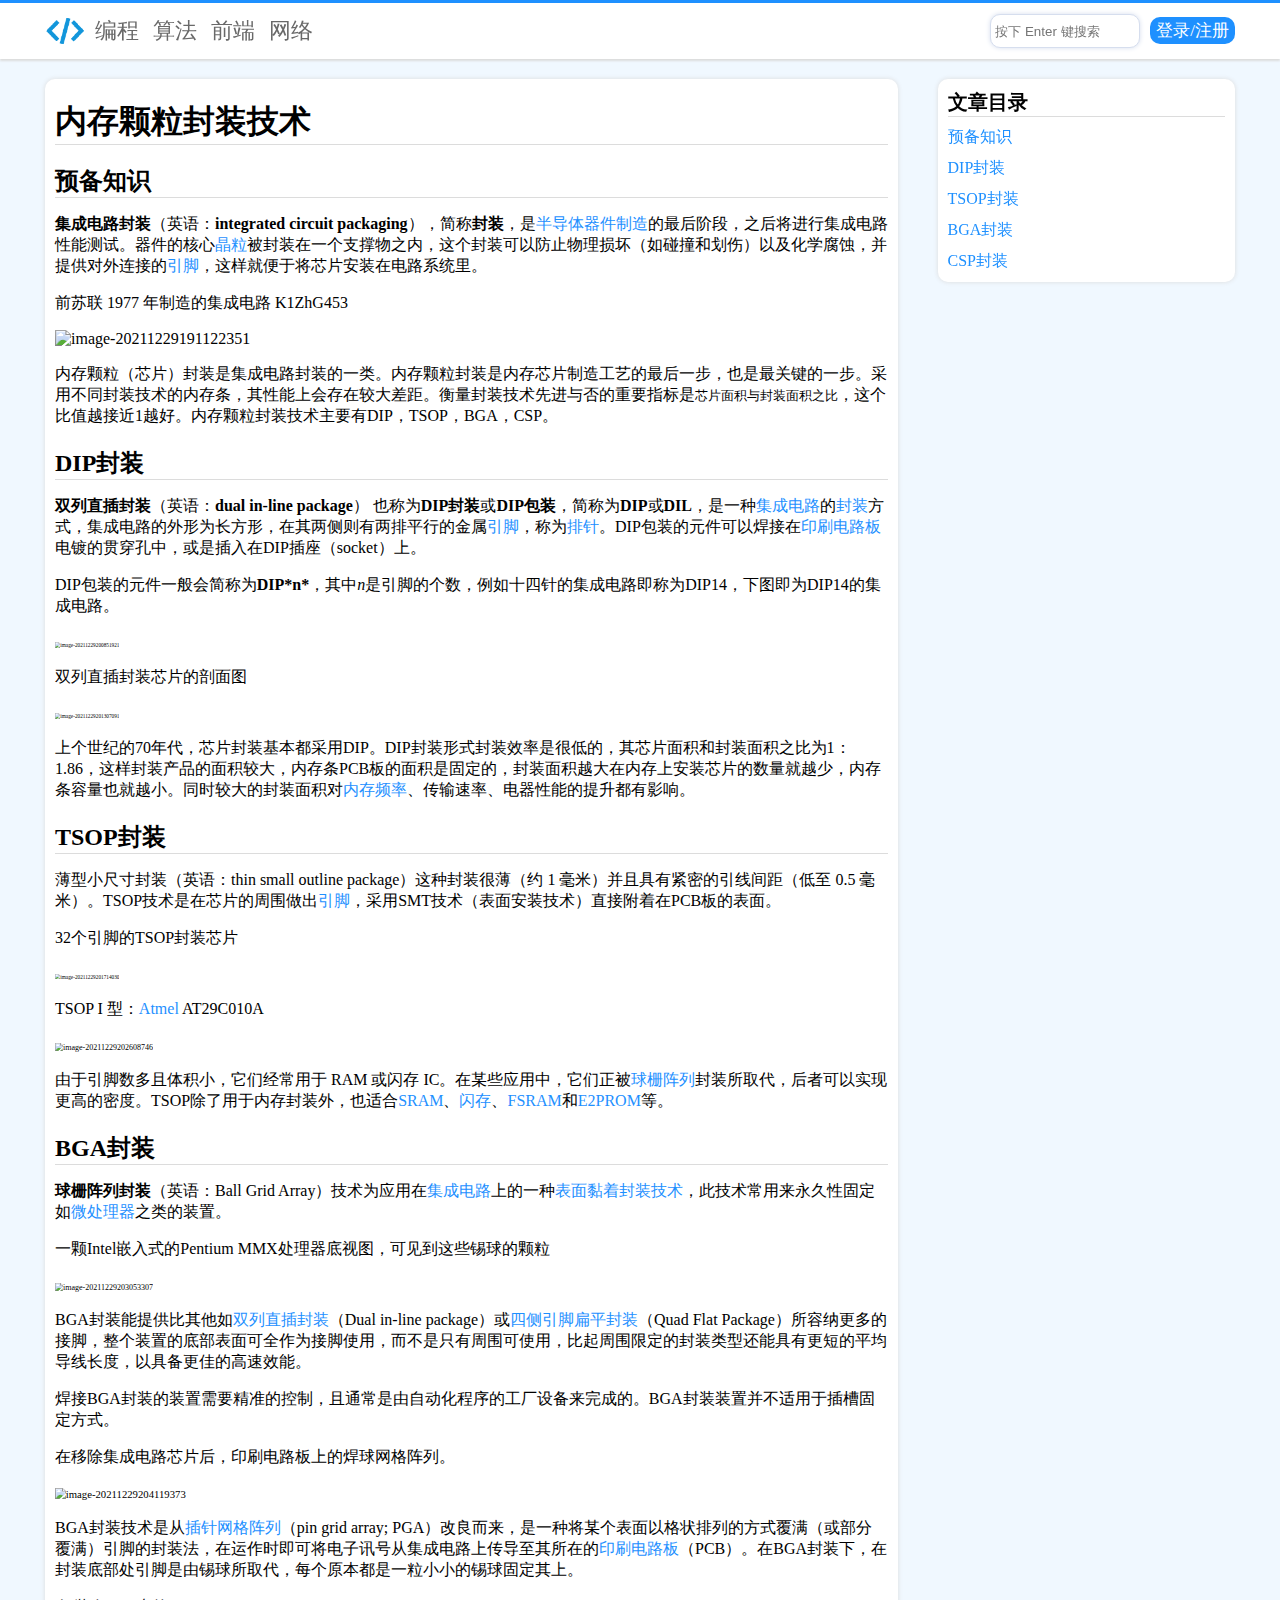
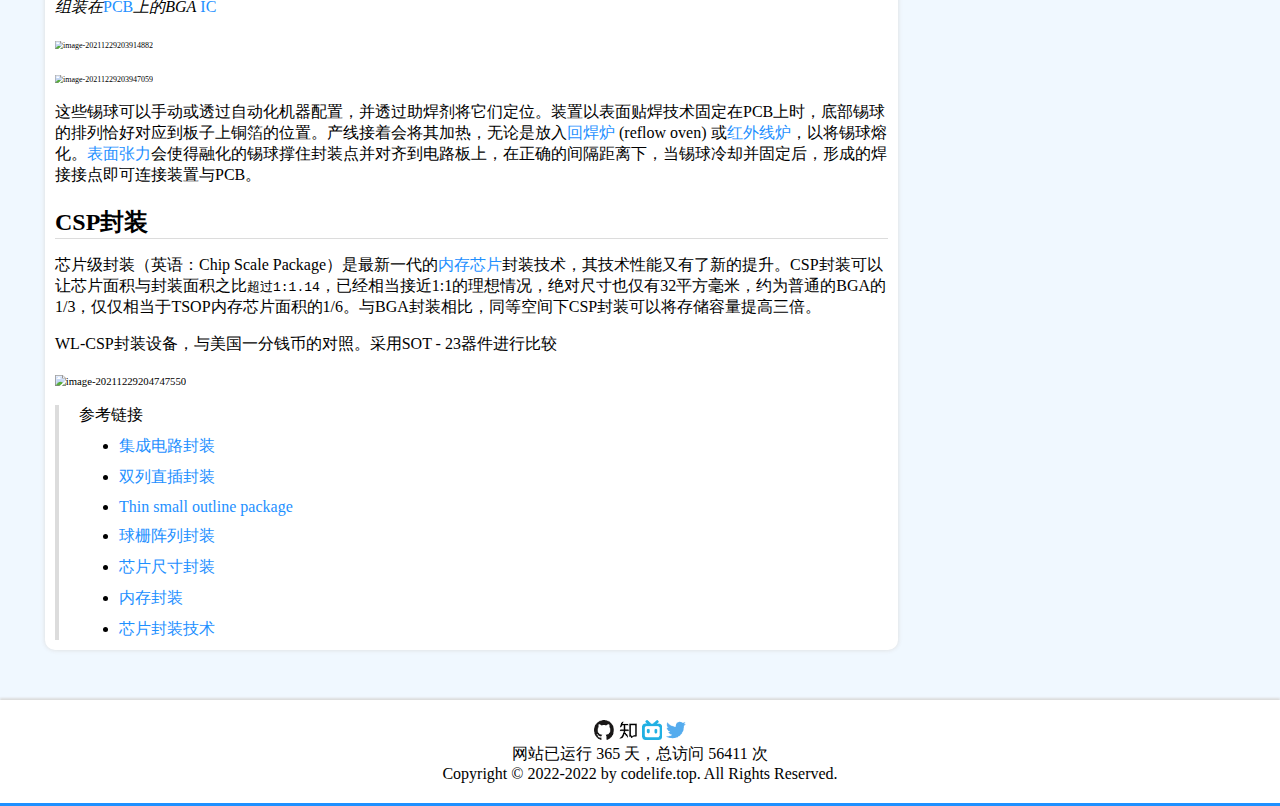
==== article-detail.html @ 691a96d4 "改登录按钮为超链接" ====
<!DOCTYPE html>
<html lang="en">
<head>
  <meta charset="UTF-8">
  <title>博客网站前端设计</title>
  
  <link href="static/images/favicon.ico" rel="icon">
  <link href="static/css/style.css" rel="stylesheet">
  <link href="static/css/detail.css" rel="stylesheet">

</head>
<body>
  <!-- 导航栏 -->
  <header>
    <nav>
      <div id="nav">
        <a href="index.html"><img alt="" src="static/images/code.png"></a>
        <!-- 导航区 -->
        <ul>
          <li><a href="#">编程</a></li>
          <li><a href="#">算法</a></li>
          <li><a href="#">前端</a></li>
          <li><a href="#">网络</a></li>
        </ul>
        <div>
          <!-- 搜索区 -->
          <div class="input">
            <input autocomplete="off" id="search" name="search" placeholder="按下 Enter 键搜索" type="text">
            <label for="search">
            </label>
          </div>
          <div class="login">
            <a href="login.html">登录/注册</a>
          </div>
        </div>
      </div>
    </nav>
  </header>
  
  <!-- 套子 -->
  <div id="condom">
    <!-- 文章详情 -->
    <div id="detail">
      <div class="left">
        <div class="article">
          <h1 id='内存颗粒封装技术'>内存颗粒封装技术</h1>
          <!-- <hr> -->
          <h2 id='预备知识'>预备知识</h2>
          <p><strong>集成电路封装</strong>（英语：<strong>integrated circuit
            packaging</strong>），简称<strong>封装</strong>，是<a
              href='https://zh.wikipedia.org/wiki/半导体器件制造'>半导体器件制造</a>的最后阶段，之后将进行集成电路性能测试。器件的核心<a
              href='https://zh.wikipedia.org/wiki/晶粒'>晶粒</a>被封装在一个支撑物之内，这个封装可以防止物理损坏（如碰撞和划伤）以及化学腐蚀，并提供对外连接的<a
              href='https://zh.wikipedia.org/wiki/引脚'>引脚</a>，这样就便于将芯片安装在电路系统里。</p>
          <p>前苏联 1977 年制造的集成电路 K1ZhG453</p>
          <p><img alt="image-20211229191122351"
                  referrerpolicy="no-referrer"
                  src="https://gitee.com/pineapple-cpp/typora-image/raw/master/2021-12/image-20211229191122351.png"></p>
          <p>内存颗粒（芯片）封装是集成电路封装的一类。内存颗粒封装是内存芯片制造工艺的最后一步，也是最关键的一步。采用不同封装技术的内存条，其性能上会存在较大差距。衡量封装技术先进与否的重要指标是<code>芯片面积与封装面积之比</code>，这个比值越接近1越好。内存颗粒封装技术主要有DIP，TSOP，BGA，CSP。
          </p>
          <h2 id='dip封装'>DIP封装</h2>
          <p><strong>双列直插封装</strong>（英语：<strong>dual in-line package</strong>）
            也称为<strong>DIP封装</strong>或<strong>DIP包装</strong>，简称为<strong>DIP</strong>或<strong>DIL</strong>，是一种<a
                href='https://zh.wikipedia.org/wiki/積體電路'>集成电路</a>的<a
                href='https://zh.wikipedia.org/wiki/積體電路封裝'>封装</a>方式，集成电路的外形为长方形，在其两侧则有两排平行的金属<a
                href='https://zh.wikipedia.org/wiki/引脚'>引脚</a>，称为<a
                href='https://zh.wikipedia.org/w/index.php?title=排針&amp;action=edit&amp;redlink=1'>排针</a>。DIP包装的元件可以焊接在<a
                href='https://zh.wikipedia.org/wiki/印刷電路板'>印刷电路板</a>电镀的贯穿孔中，或是插入在DIP插座（socket）上。
          </p>
          <p>DIP包装的元件一般会简称为<strong>DIP*n*</strong>，其中<em>n</em>是引脚的个数，例如十四针的集成电路即称为DIP14，下图即为DIP14的集成电路。
          </p>
          <p><img alt="image-20211229200851921"
                  src="https://gitee.com/pineapple-cpp/typora-image/raw/master/2021-12/image-20211229200851921.png"
                  style="zoom: 33%;"/></p>
          <p>双列直插封装芯片的剖面图</p>
          <p><img alt="image-20211229201307091"
                  src="https://gitee.com/pineapple-cpp/typora-image/raw/master/2021-12/image-20211229201307091.png"
                  style="zoom: 33%;"/></p>
          <p>
            上个世纪的70年代，芯片封装基本都采用DIP。DIP封装形式封装效率是很低的，其芯片面积和封装面积之比为1：1.86，这样封装产品的面积较大，内存条PCB板的面积是固定的，封装面积越大在内存上安装芯片的数量就越少，内存条容量也就越小。同时较大的封装面积对<a
              href='https://baike.baidu.com/item/内存频率'>内存频率</a>、传输速率、电器性能的提升都有影响。</p>
          <h2 id='tsop封装'>TSOP封装</h2>
          <p>薄型小尺寸封装（英语：thin small outline package）这种封装很薄（约 1 毫米）并且具有紧密的引线间距（低至 0.5
            毫米）。TSOP技术是在芯片的周围做出<a href='https://baike.baidu.com/item/引脚'>引脚</a>，采用SMT技术（表面安装技术）直接附着在PCB板的表面。
          </p>
          <p>32个引脚的TSOP封装芯片</p>
          <p><img alt="image-20211229201714030"
                  src="https://gitee.com/pineapple-cpp/typora-image/raw/master/2021-12/image-20211229201714030.png"
                  style="zoom: 33%;"/></p>
          <p>TSOP I 型：<a href='https://en.wikipedia.org/wiki/Atmel'>Atmel</a> AT29C010A</p>
          <p><img alt="image-20211229202608746"
                  src="https://gitee.com/pineapple-cpp/typora-image/raw/master/2021-12/image-20211229202608746.png"
                  style="zoom: 50%;"/></p>
          <p>由于引脚数多且体积小，它们经常用于 RAM 或闪存 IC。在某些应用中，它们正被<a
              href='https://en.wikipedia.org/wiki/Ball_grid_array'>球栅阵列</a>封装所取代，后者可以实现更高的密度。TSOP除了用于内存封装外，也适合<a
              href='https://en.wikipedia.org/wiki/Static_random_access_memory'>SRAM</a>、<a
              href='https://en.wikipedia.org/wiki/Flash_memory'>闪存</a>、<a
              href='https://en.wikipedia.org/w/index.php?title=FSRAM&amp;action=edit&amp;redlink=1'>FSRAM</a>和<a
              href='https://en.wikipedia.org/wiki/E2PROM'>E2PROM</a>等。</p>
          <h2 id='bga封装'>BGA封装</h2>
          <p><strong>球栅阵列封装</strong>（英语：Ball Grid Array）技术为应用在<a
              href='https://zh.wikipedia.org/wiki/積體電路'>集成电路</a>上的一种<a
              href='https://zh.wikipedia.org/wiki/表面黏著技術'>表面黏着封装技术</a>，此技术常用来永久性固定如<a
              href='https://zh.wikipedia.org/wiki/微處理器'>微处理器</a>之类的装置。</p>
          <p>一颗Intel嵌入式的Pentium MMX处理器底视图，可见到这些锡球的颗粒</p>
          <p><img alt="image-20211229203053307"
                  src="https://gitee.com/pineapple-cpp/typora-image/raw/master/2021-12/image-20211229203053307.png"
                  style="zoom:50%;"/></p>
          <p>BGA封装能提供比其他如<a href='https://zh.wikipedia.org/wiki/雙列直插封裝'>双列直插封装</a>（Dual in-line
            package）或<a href='https://zh.wikipedia.org/wiki/四側引腳扁平封裝'>四侧引脚扁平封装</a>（Quad Flat
            Package）所容纳更多的接脚，整个装置的底部表面可全作为接脚使用，而不是只有周围可使用，比起周围限定的封装类型还能具有更短的平均导线长度，以具备更佳的高速效能。
          </p>
          <p>
            焊接BGA封装的装置需要精准的控制，且通常是由自动化程序的工厂设备来完成的。BGA封装装置并不适用于插槽固定方式。</p>
          <p>在移除集成电路芯片后，印刷电路板上的焊球网格阵列。</p>
          <p><img alt="image-20211229204119373"
                  src="https://gitee.com/pineapple-cpp/typora-image/raw/master/2021-12/image-20211229204119373.png"
                  style="zoom: 67%;"/></p>
          <p>BGA封装技术是从<a href='https://zh.wikipedia.org/wiki/插针网格阵列'>插针网格阵列</a>（pin grid array;
            PGA）改良而来，是一种将某个表面以格状排列的方式覆满（或部分覆满）引脚的封装法，在运作时即可将电子讯号从集成电路上传导至其所在的<a
                href='https://zh.wikipedia.org/wiki/印刷電路板'>印刷电路板</a>（PCB）。在BGA封装下，在封装底部处引脚是由锡球所取代，每个原本都是一粒小小的锡球固定其上。
          </p>
          <p><em>组装在</em><a href='https://zh.wikipedia.org/wiki/印刷電路板'>PCB</a><em>上的BGA</em> <a
              href='https://zh.wikipedia.org/wiki/積體電路'>IC</a></p>
          <p><img alt="image-20211229203914882"
                  src="https://gitee.com/pineapple-cpp/typora-image/raw/master/2021-12/image-20211229203914882.png"
                  style="zoom:50%;"/></p>
          <p><img alt="image-20211229203947059"
                  src="https://gitee.com/pineapple-cpp/typora-image/raw/master/2021-12/image-20211229203947059.png"
                  style="zoom:50%;"/></p>
          <p>这些锡球可以手动或透过自动化机器配置，并透过助焊剂将它们定位。装置以表面贴焊技术固定在PCB上时，底部锡球的排列恰好对应到板子上铜箔的位置。产线接着会将其加热，无论是放入<a
              href='https://zh.wikipedia.org/w/index.php?title=廻焊爐&amp;action=edit&amp;redlink=1'>回焊炉</a> (reflow
            oven) 或<a href='https://zh.wikipedia.org/wiki/红外加热器'>红外线炉</a>，以将锡球熔化。<a
                href='https://zh.wikipedia.org/wiki/表面張力'>表面张力</a>会使得融化的锡球撑住封装点并对齐到电路板上，在正确的间隔距离下，当锡球冷却并固定后，形成的焊接接点即可连接装置与PCB。
          </p>
          <h2 id='csp封装'>CSP封装</h2>
          <p>芯片级封装（英语：Chip Scale Package）是最新一代的<a href='https://baike.baidu.com/item/内存芯片'>内存芯片</a>封装技术，其技术性能又有了新的提升。CSP封装可以让芯片面积与封装面积之比<code>超过1:1.14</code>，已经相当接近1:1的理想情况，绝对尺寸也仅有32平方毫米，约为普通的BGA的1/3，仅仅相当于TSOP内存芯片面积的1/6。与BGA封装相比，同等空间下CSP封装可以将存储容量提高三倍。
          </p>
          <p>WL-CSP封装设备，与美国一分钱币的对照。采用SOT - 23器件进行比较</p>
          <p><img alt="image-20211229204747550"
                  src="https://gitee.com/pineapple-cpp/typora-image/raw/master/2021-12/image-20211229204747550.png"
                  style="zoom: 67%;"/></p>
          <blockquote><p>参考链接</p>
            <ul>
              <li><a
                  href='https://zh.wikipedia.org/zh-cn/%E9%9B%86%E6%88%90%E7%94%B5%E8%B7%AF%E5%B0%81%E8%A3%85'>集成电路封装</a>
              </li>
              <li><a
                  href='https://zh.wikipedia.org/zh-cn/%E9%9B%99%E5%88%97%E7%9B%B4%E6%8F%92%E5%B0%81%E8%A3%9D'>双列直插封装</a>
              </li>
              <li><a href='https://en.wikipedia.org/wiki/Thin_small_outline_package'>Thin small outline package</a></li>
              <li><a
                  href='https://zh.wikipedia.org/zh-cn/%E7%90%83%E6%9F%B5%E9%99%A3%E5%88%97%E5%B0%81%E8%A3%9D'>球栅阵列封装</a>
              </li>
              <li><a
                  href='https://zh.wikipedia.org/zh-cn/%E6%99%B6%E7%89%87%E5%B0%BA%E5%AF%B8%E5%B0%81%E8%A3%9D'>芯片尺寸封装</a>
              </li>
              <li><a href='https://baike.baidu.com/item/%E5%86%85%E5%AD%98%E5%B0%81%E8%A3%85/3644494'>内存封装</a></li>
              <li><a href='http://www.noobyard.com/article/p-nxdsfexa-er.html'>芯片封装技术</a></li>
            </ul>
          </blockquote>
        </div>
      </div>
      <div class="right">
        <div class="catalog">
          <div>文章目录</div>
          <ul>
            <li><a href="#预备知识">预备知识</a></li>
            <li><a href="#dip封装">DIP封装</a></li>
            <li><a href="#tsop封装">TSOP封装</a></li>
            <li><a href="#bga封装">BGA封装</a></li>
            <li><a href="#csp封装">CSP封装</a></li>
          </ul>
        </div>
        <button id="back-top" onclick="backTop()">
          <!-- <img alt="回到顶部" src="static/images/backtop.png"> -->
        </button>
      </div>
    </div>
  </div>
  
  <!-- 页脚 -->
  <footer>
    <div class="footer">
      <div class="href">
        <a href="https://github.com/james-wangx">
          <img alt="GitHub图片" src="static/images/github.png">
        </a>
        <a href="https://www.zhihu.com/people/9-18-87-68">
          <img alt="知乎图片" src="static/images/知乎.png">
        </a>
        <a href="https://space.bilibili.com/479143318">
          <img alt="bilibili图片" src="static/images/bilibili.png">
        </a>
        <a href="https://twitter.com/james_wangx">
          <img alt="twitter图片" src="static/images/twitter.png">
        </a>
      </div>
      <div class="statistics">
        网站已运行 365 天，总访问 56411 次
      </div>
      <div class="copyright">
        Copyright © 2022-2022 by codelife.top. All Rights Reserved.
      </div>
    </div>
  </footer>
</body>

<script src="static/js/script.js"></script>

</html>
---- static/css/style.css ----
body {
    margin: auto;
    background-color: aliceblue;
}

header {
    /* 固定导航栏 */
    position: sticky;
    z-index: 10;
    top: 0;
    height: 40px;
    padding-top: 8px;
    padding-bottom: 8px;
    border-top: 3px solid dodgerblue;
    background-color: white;
    box-shadow: 0 2px 2px gainsboro;
}

button {
    cursor: pointer;
}

a {
    text-decoration: none;
}

footer {
    margin-top: 40px;
    background-color: white;
    box-shadow: 0 -2px 2px gainsboro;
    border-bottom: 3px solid dodgerblue;
}

hr {
    width: 1190px;
}

#nav {
    width: 1190px;
    margin: auto;
}

#nav > a > img {
    float: left;
    width: 40px;
}

#nav ul {
    float: left;
    height: 40px;
    margin: 0;
    padding: 0;
}

#nav li {
    display: inline;
    margin-left: 10px;
}

#nav li a {
    font-size: 22px;
    line-height: 40px;
}

#nav li a:link {
    color: dimgray;
}

#nav li a:visited {
    color: dimgray;
}

#nav li a:hover {
    color: black;
}

#nav > div {
    float: right;
}

.input {
    float: left;
    margin-top: 3px;
}

#search {
    width: 140px;
    height: 30px;
    margin: auto;
    padding-right: 4px;
    padding-left: 4px;
    transition: width .5s ease-in-out;
    border: 1px solid #d6deee;
    border-radius: 10px;
    box-shadow: 0 0 5px #d6deee;
}

#search:focus {
    width: 200px;
    outline: none;
    box-shadow: 0 0 5px dodgerblue;
}

.login {
    float: right;
    margin-top: 8px;
    margin-left: 10px;
}

.login a {
    font-size: 17px;
    padding: 4px 6px 4px 6px;
    color: white;
    border: none;
    border-radius: 10px;
    background-color: dodgerblue;
    transition: box-shadow .5s ease-in-out;
}

.login a:hover {
    box-shadow: 0 0 5px mediumblue;
}

.footer {
    width: 1190px;
    margin: auto;
    padding-top: 20px;
    padding-bottom: 20px;
    text-align: center;
}

.href img {
    width: 20px;
    height: 20px;
}
---- static/css/detail.css ----
html {
    /* 设置滚动条离顶部的距离，防止锚点定位被导航栏遮挡 */
    scroll-padding-top: 60px;
    /* 锚点平滑滚动 */
    scroll-behavior: smooth
}

p {
    margin-bottom: 0;
}

h1, h2 {
    margin-bottom: 0;
    border-bottom: 1px solid gainsboro;
}

blockquote {
    margin: 0;
    padding-left: 20px;
    border-left: 4px solid gainsboro;
}

blockquote > ul {
    margin: 0;
}

blockquote > ul > li {
    margin-top: 10px;
}

#condom {
    overflow: hidden;
    width: 1200px;
    margin: auto;
    padding-bottom: 10px;
}

#detail {
    width: 1190px;
    margin: 10px auto auto auto;
}

#detail a {
    transition: color .5s ease-in-out;
}

#detail a:link {
    color: dodgerblue;
}

#detail a:visited {
    color: dodgerblue;
}

#detail a:hover {
    color: mediumblue;
}

.left {
    float: left;
    overflow: hidden;
    width: 70%;
    margin-top: 10px;
    padding-right: 10px;
    padding-bottom: 10px;
    padding-left: 10px;
    border-radius: 10px;
    background-color: white;
    box-shadow: 0 0 5px gainsboro;
}

.right {
    float: right;
    width: 25%;
}

.catalog {
    position: fixed;
    top: 69px;
    width: 277.5px;
    margin-top: 10px;
    padding: 10px;
    border-radius: 10px;
    background-color: white;
    box-shadow: 0 0 5px gainsboro;
}

.catalog div {
    font-size: 20px;
    font-weight: bold;
    border-bottom: 1px solid gainsboro;
}

.catalog ul {
    margin: 0;
    padding: 0;
}

.catalog li {
    display: block;
    margin-top: 10px;
}

#back-top {
    position: fixed;
    z-index: 10;
    bottom: 160px;
    width: 30px;
    height: 30px;
    padding: 0;
    transition: background-color .5s ease-in-out, opacity 1s ease-in-out;
    opacity: 0;
    border: none;
    border-radius: 10px;
    background-color: white;
    background-image: url("../images/backtop.png");
    background-size: 30px 30px;
    box-shadow: 0 0 5px gainsboro;
}

#back-top:hover {
    background-color: gainsboro;
}

#back-top img {
    width: 30px;
}
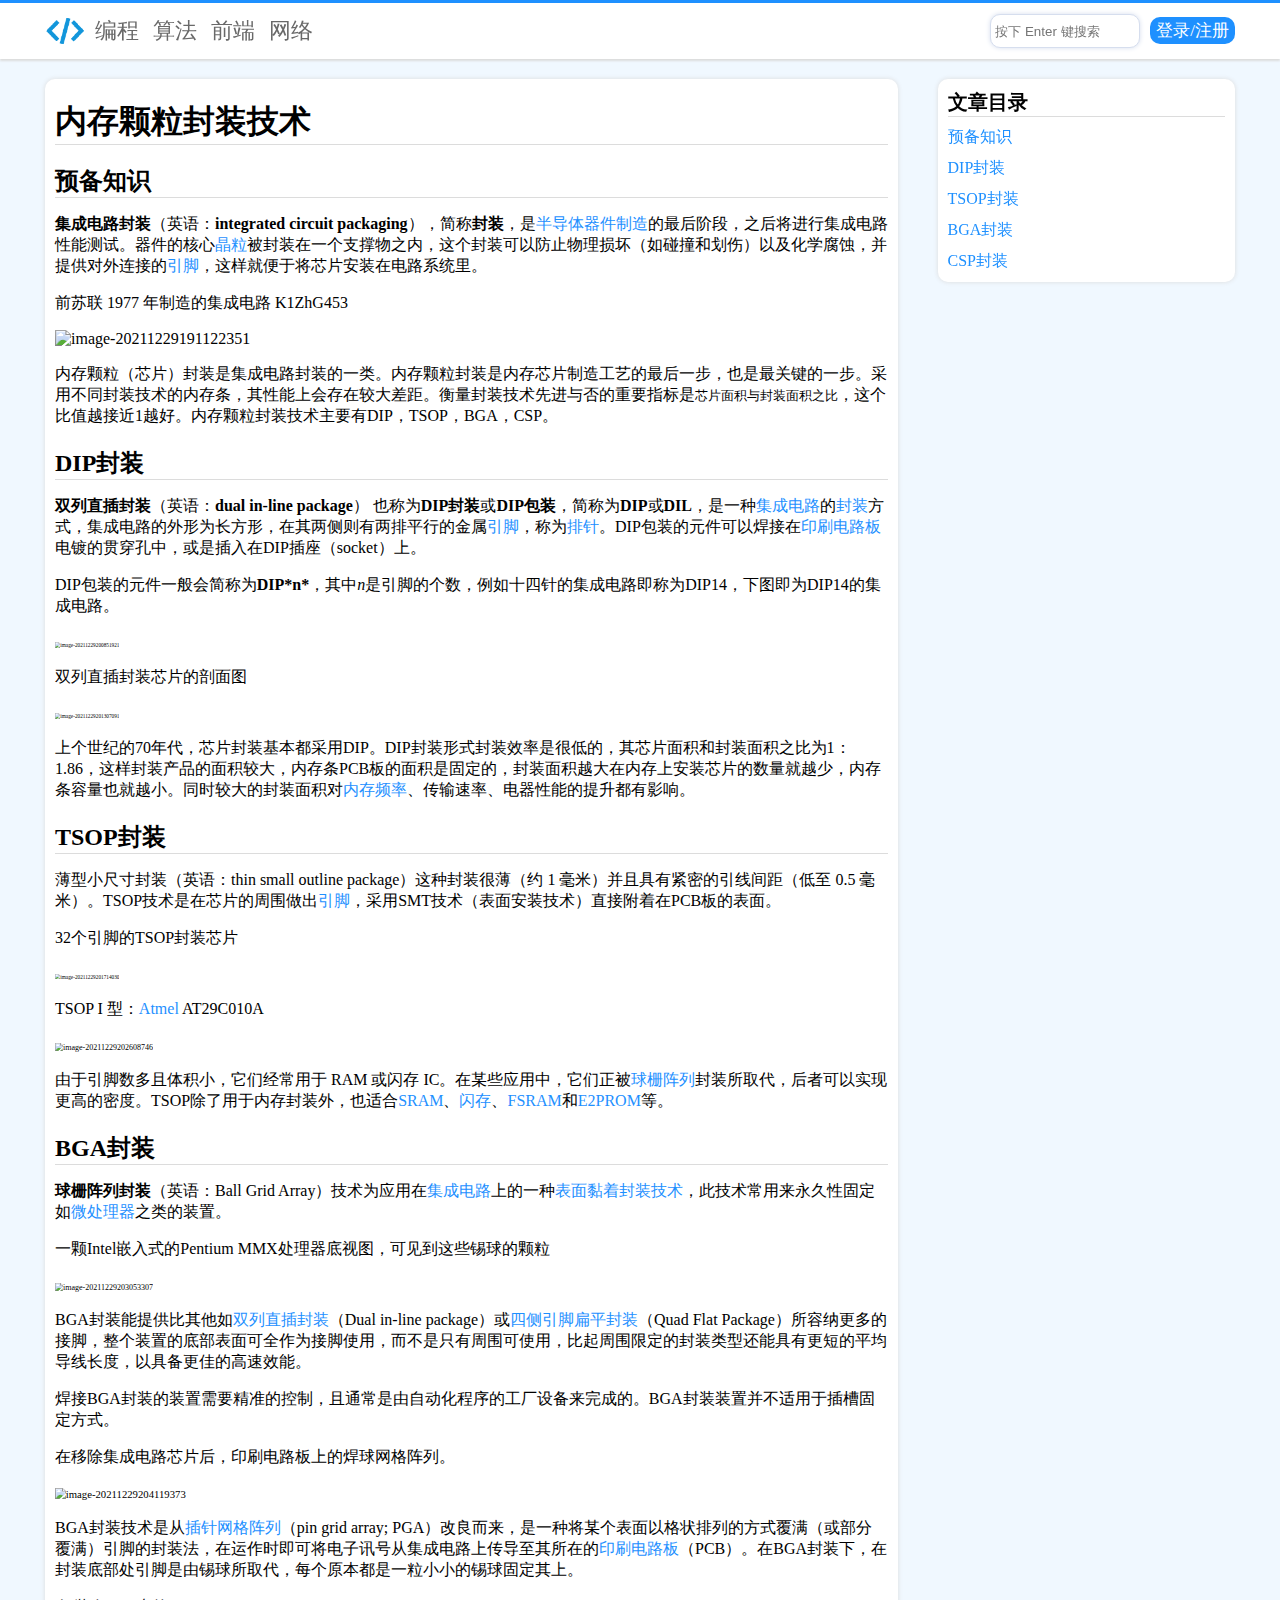
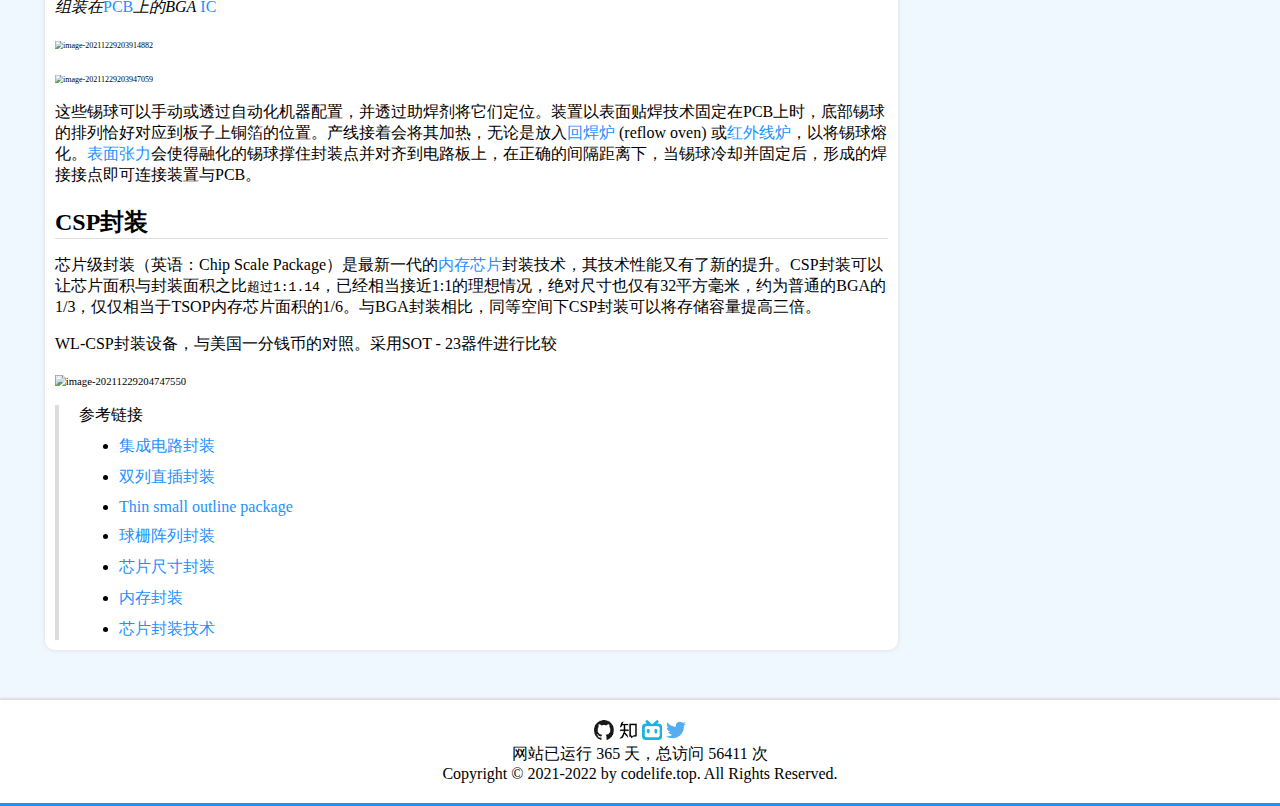
==== commit 588e74ad: "修改页脚网站时间" ====
--- a/article-detail.html
+++ b/article-detail.html
@@ -199,7 +199,7 @@
         网站已运行 365 天，总访问 56411 次
       </div>
       <div class="copyright">
-        Copyright © 2022-2022 by codelife.top. All Rights Reserved.
+        Copyright © 2021-2022 by codelife.top. All Rights Reserved.
       </div>
     </div>
   </footer>
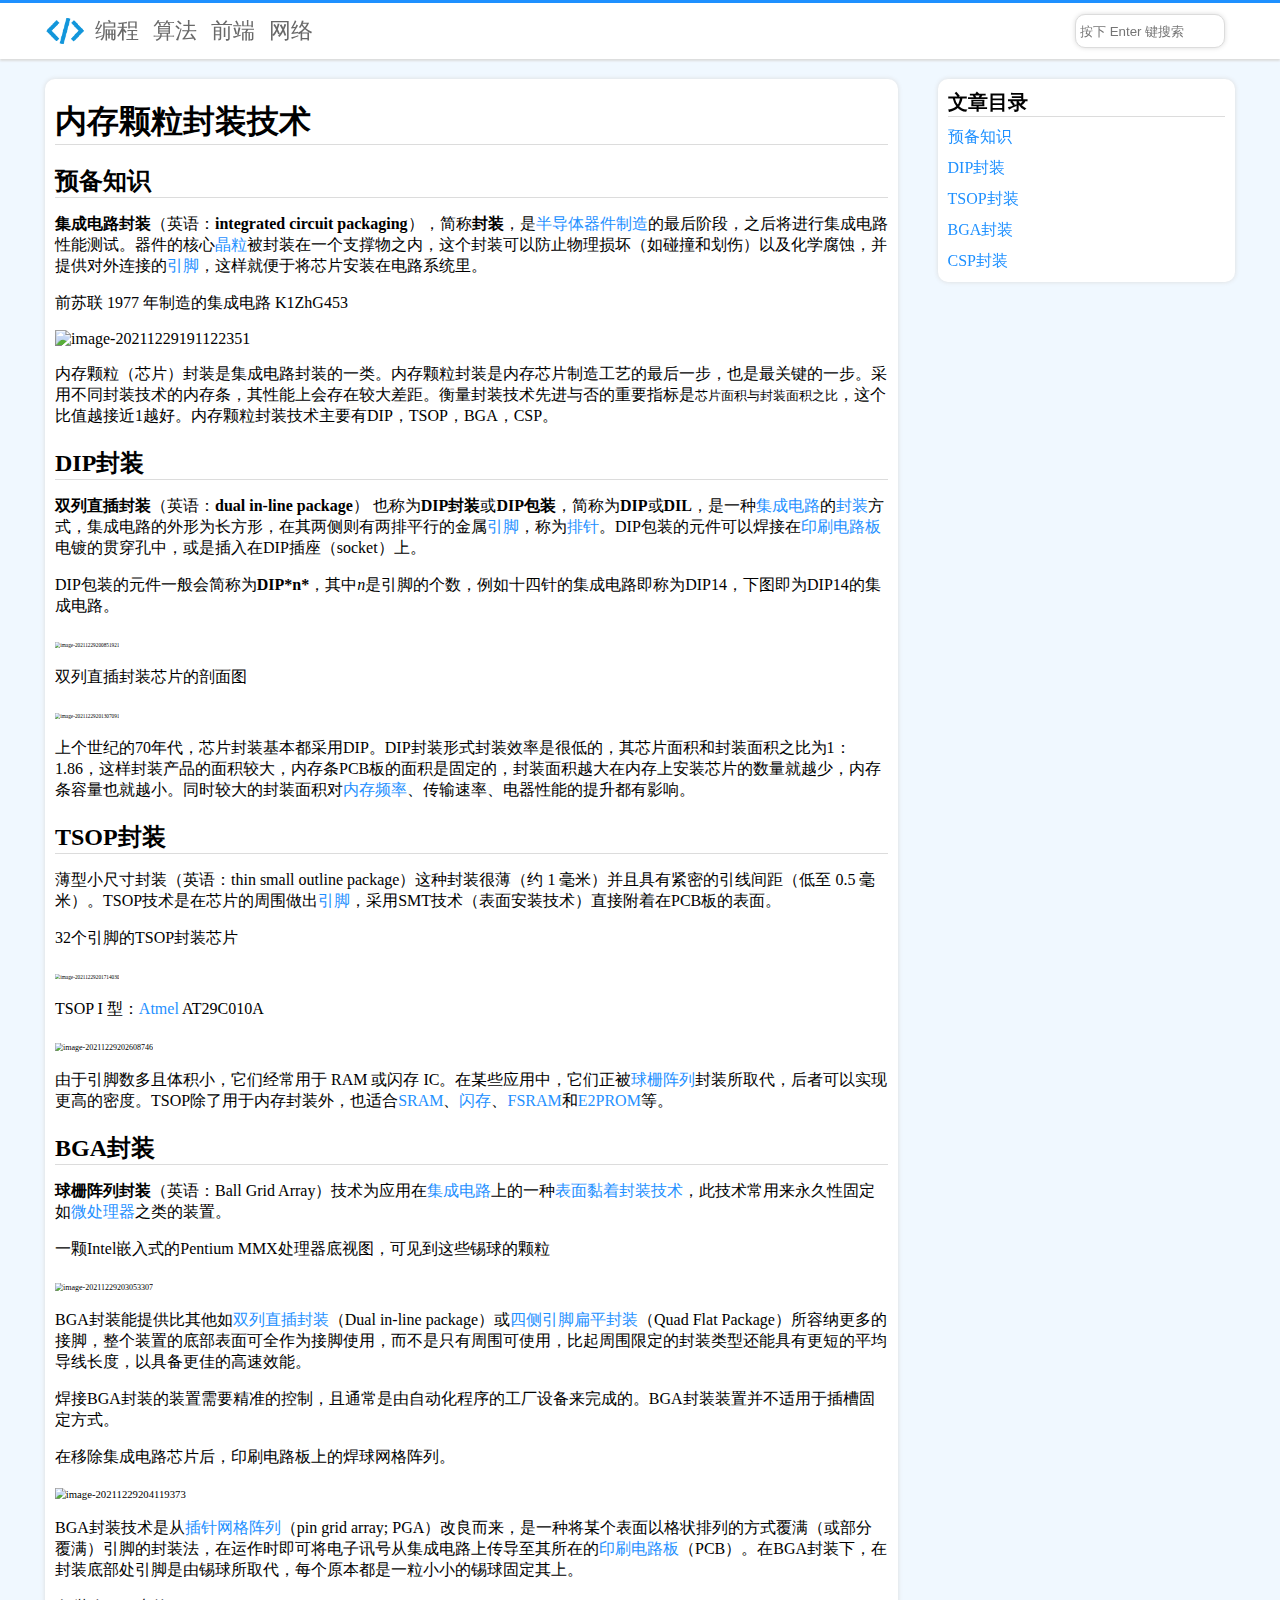
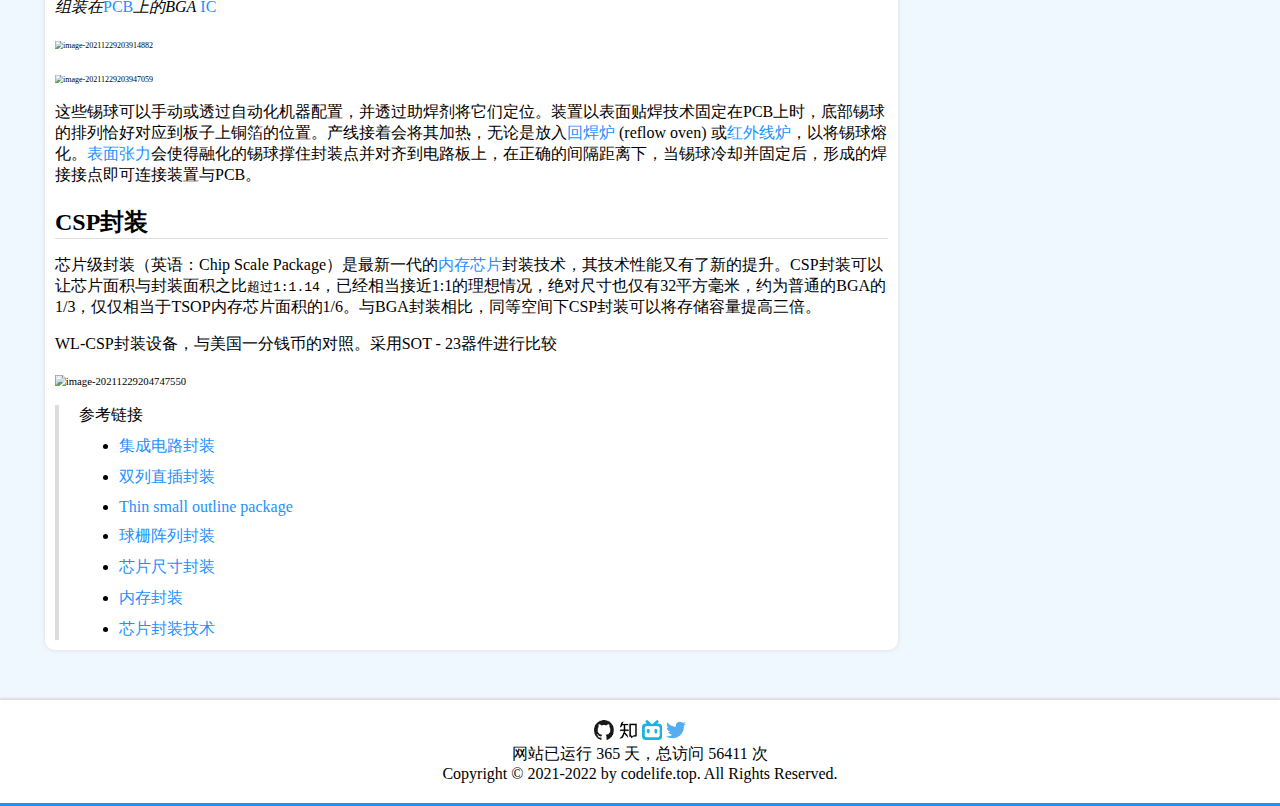
==== commit e77d4d97: "调整JS代码位置" ====
--- a/article-detail.html
+++ b/article-detail.html
@@ -13,25 +13,23 @@
   <!-- 导航栏 -->
   <header>
     <nav>
-      <div id="nav">
-        <a href="index.html"><img alt="" src="static/images/code.png"></a>
-        <!-- 导航区 -->
-        <ul>
-          <li><a href="#">编程</a></li>
-          <li><a href="#">算法</a></li>
-          <li><a href="#">前端</a></li>
-          <li><a href="#">网络</a></li>
-        </ul>
-        <div>
-          <!-- 搜索区 -->
-          <div class="input">
-            <input autocomplete="off" id="search" name="search" placeholder="按下 Enter 键搜索" type="text">
-            <label for="search">
-            </label>
-          </div>
-          <div class="login">
-            <a href="login.html">登录/注册</a>
-          </div>
+      <a href="index.html"><img alt="" src="static/images/code.png"></a>
+      <!-- 导航区 -->
+      <ul>
+        <li><a href="#">编程</a></li>
+        <li><a href="#">算法</a></li>
+        <li><a href="#">前端</a></li>
+        <li><a href="#">网络</a></li>
+      </ul>
+      <div>
+        <!-- 搜索框 -->
+        <div class="input">
+          <input autocomplete="off" id="search" name="search" placeholder="按下 Enter 键搜索" type="text">
+          <label for="search">
+          </label>
+        </div>
+        <!-- 登录框 -->
+        <div class="login">
         </div>
       </div>
     </nav>
@@ -160,7 +158,7 @@
           </blockquote>
         </div>
       </div>
-      <div class="right">
+      <div class="right" onload="show()">
         <div class="catalog">
           <div>文章目录</div>
           <ul>
@@ -172,7 +170,6 @@
           </ul>
         </div>
         <button id="back-top" onclick="backTop()">
-          <!-- <img alt="回到顶部" src="static/images/backtop.png"> -->
         </button>
       </div>
     </div>
--- a/static/css/style.css
+++ b/static/css/style.css
@@ -26,55 +26,51 @@
 
 footer {
     margin-top: 40px;
+    border-bottom: 3px solid dodgerblue;
     background-color: white;
     box-shadow: 0 -2px 2px gainsboro;
-    border-bottom: 3px solid dodgerblue;
 }
 
-hr {
-    width: 1190px;
-}
-
-#nav {
+nav {
     width: 1190px;
     margin: auto;
 }
 
-#nav > a > img {
+nav > a > img {
     float: left;
     width: 40px;
 }
 
-#nav ul {
+nav ul {
     float: left;
     height: 40px;
     margin: 0;
     padding: 0;
 }
 
-#nav li {
+nav li {
     display: inline;
     margin-left: 10px;
 }
 
-#nav li a {
+nav li a {
     font-size: 22px;
     line-height: 40px;
 }
 
-#nav li a:link {
+nav li a:link {
     color: dimgray;
 }
 
-#nav li a:visited {
+nav li a:visited {
     color: dimgray;
 }
 
-#nav li a:hover {
+nav li a:hover {
     color: black;
 }
 
-#nav > div {
+nav > div {
     float: right;
 }
 
@@ -90,9 +86,9 @@
     padding-right: 4px;
     padding-left: 4px;
     transition: width .5s ease-in-out;
-    border: 1px solid #d6deee;
+    border: 1px solid gainsboro;
     border-radius: 10px;
-    box-shadow: 0 0 5px #d6deee;
+    box-shadow: 0 0 5px gainsboro;
 }
 
 #search:focus {
@@ -107,14 +103,18 @@
     margin-left: 10px;
 }
 
+.login select {
+    border: none;
+}
+
 .login a {
     font-size: 17px;
     padding: 4px 6px 4px 6px;
+    transition: box-shadow .5s ease-in-out;
     color: white;
     border: none;
     border-radius: 10px;
     background-color: dodgerblue;
-    transition: box-shadow .5s ease-in-out;
 }
 
 .login a:hover {
--- a/static/css/detail.css
+++ b/static/css/detail.css
@@ -105,10 +105,11 @@
     position: fixed;
     z-index: 10;
     bottom: 160px;
+    visibility: hidden;
     width: 30px;
     height: 30px;
     padding: 0;
-    transition: background-color .5s ease-in-out, opacity 1s ease-in-out;
+    transition: background-color .5s ease-in-out, opacity 1s ease-in-out, visibility 1s ease-in-out;
     opacity: 0;
     border: none;
     border-radius: 10px;
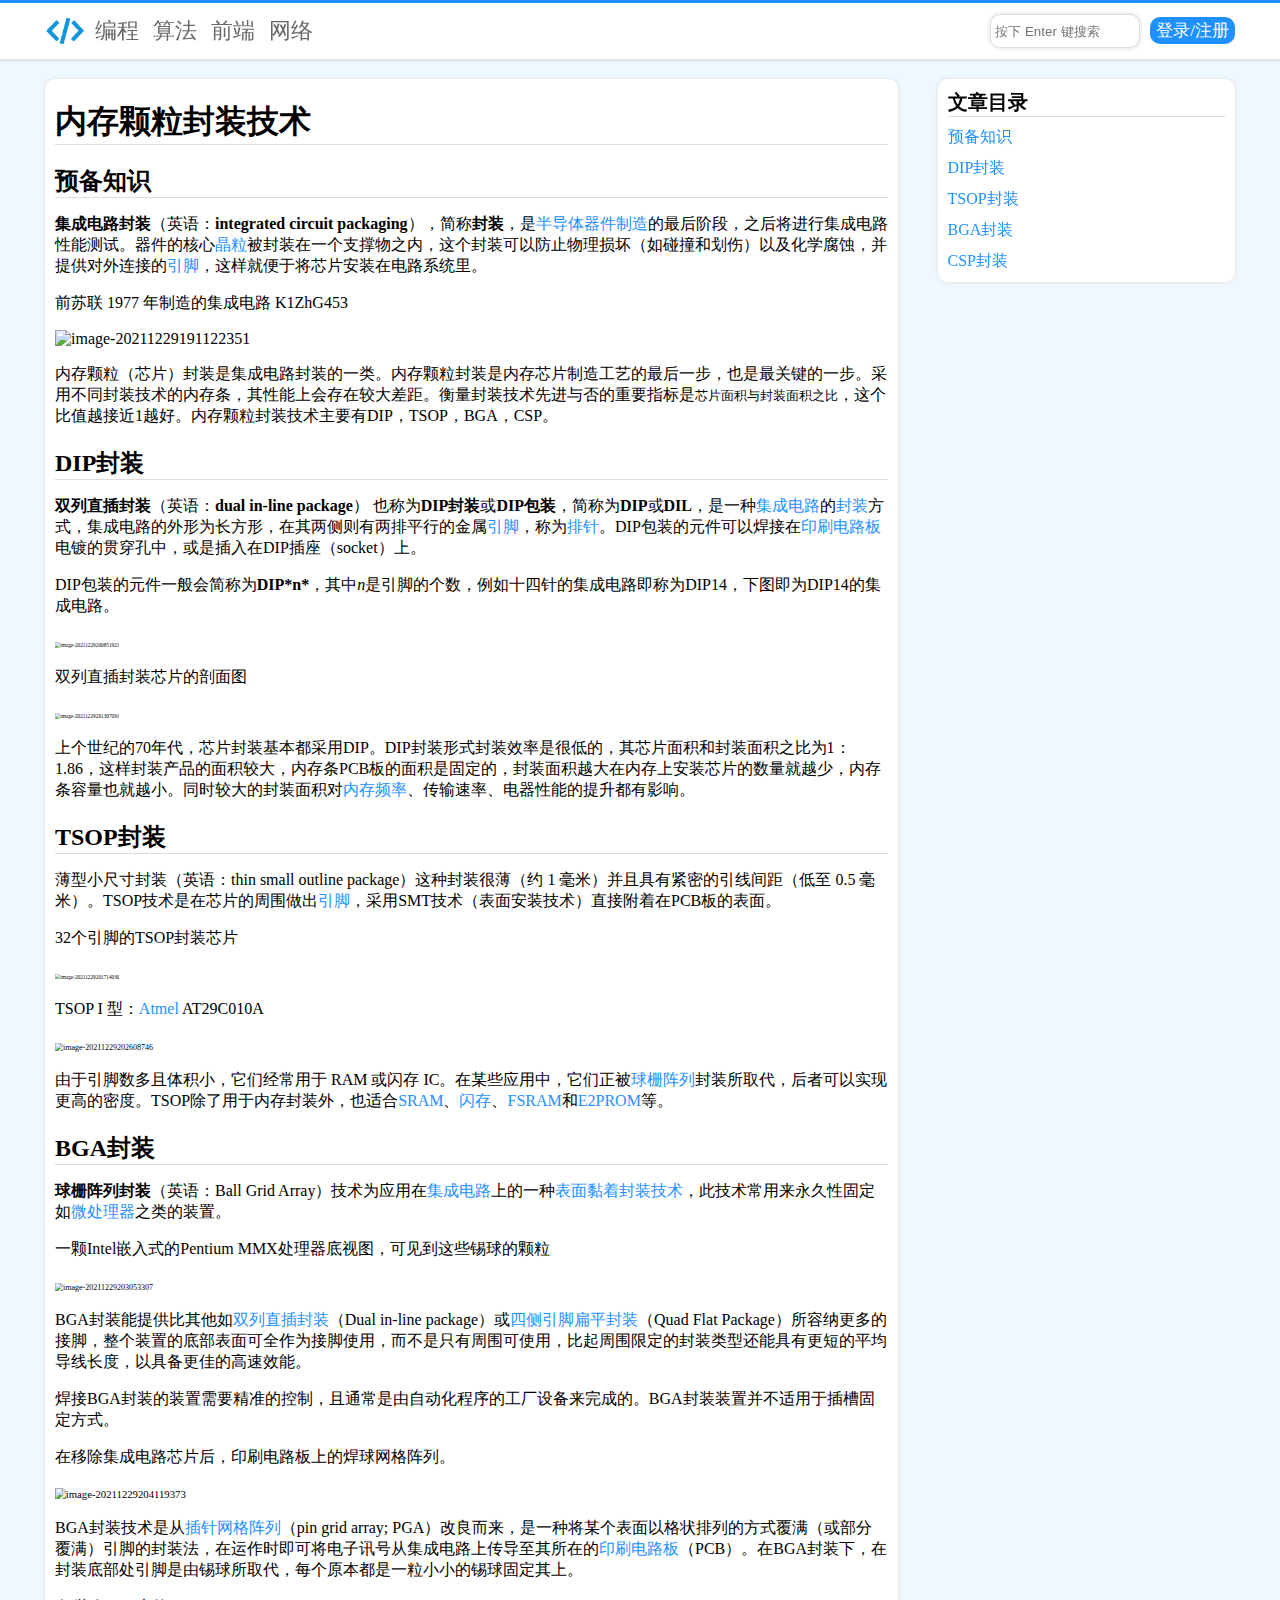
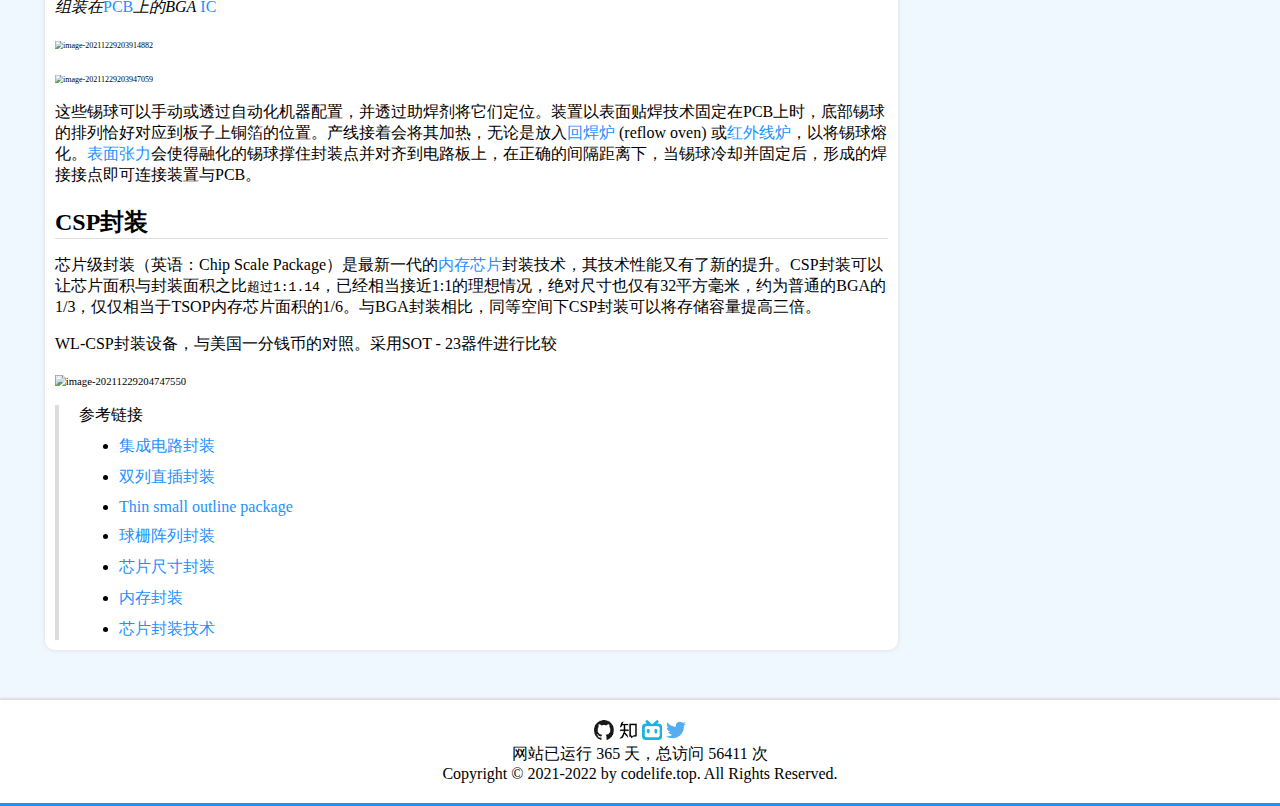
==== commit ecde4326: "完善文章详情页样式" ====
--- a/article-detail.html
+++ b/article-detail.html
@@ -9,7 +9,7 @@
   <link href="static/css/detail.css" rel="stylesheet">
 
 </head>
-<body>
+<body onload="show()">
   <!-- 导航栏 -->
   <header>
     <nav>
@@ -35,8 +35,8 @@
     </nav>
   </header>
   
-  <!-- 套子 -->
-  <div id="condom">
+  <!-- 包装 -->
+  <div id="wrap">
     <!-- 文章详情 -->
     <div id="detail">
       <div class="left">
@@ -158,7 +158,7 @@
           </blockquote>
         </div>
       </div>
-      <div class="right" onload="show()">
+      <div class="right">
         <div class="catalog">
           <div>文章目录</div>
           <ul>
--- a/static/css/detail.css
+++ b/static/css/detail.css
@@ -28,8 +28,8 @@
     margin-top: 10px;
 }
 
-#condom {
-    overflow: hidden;
+#wrap {
+    overflow: auto;
     width: 1200px;
     margin: auto;
     padding-bottom: 10px;
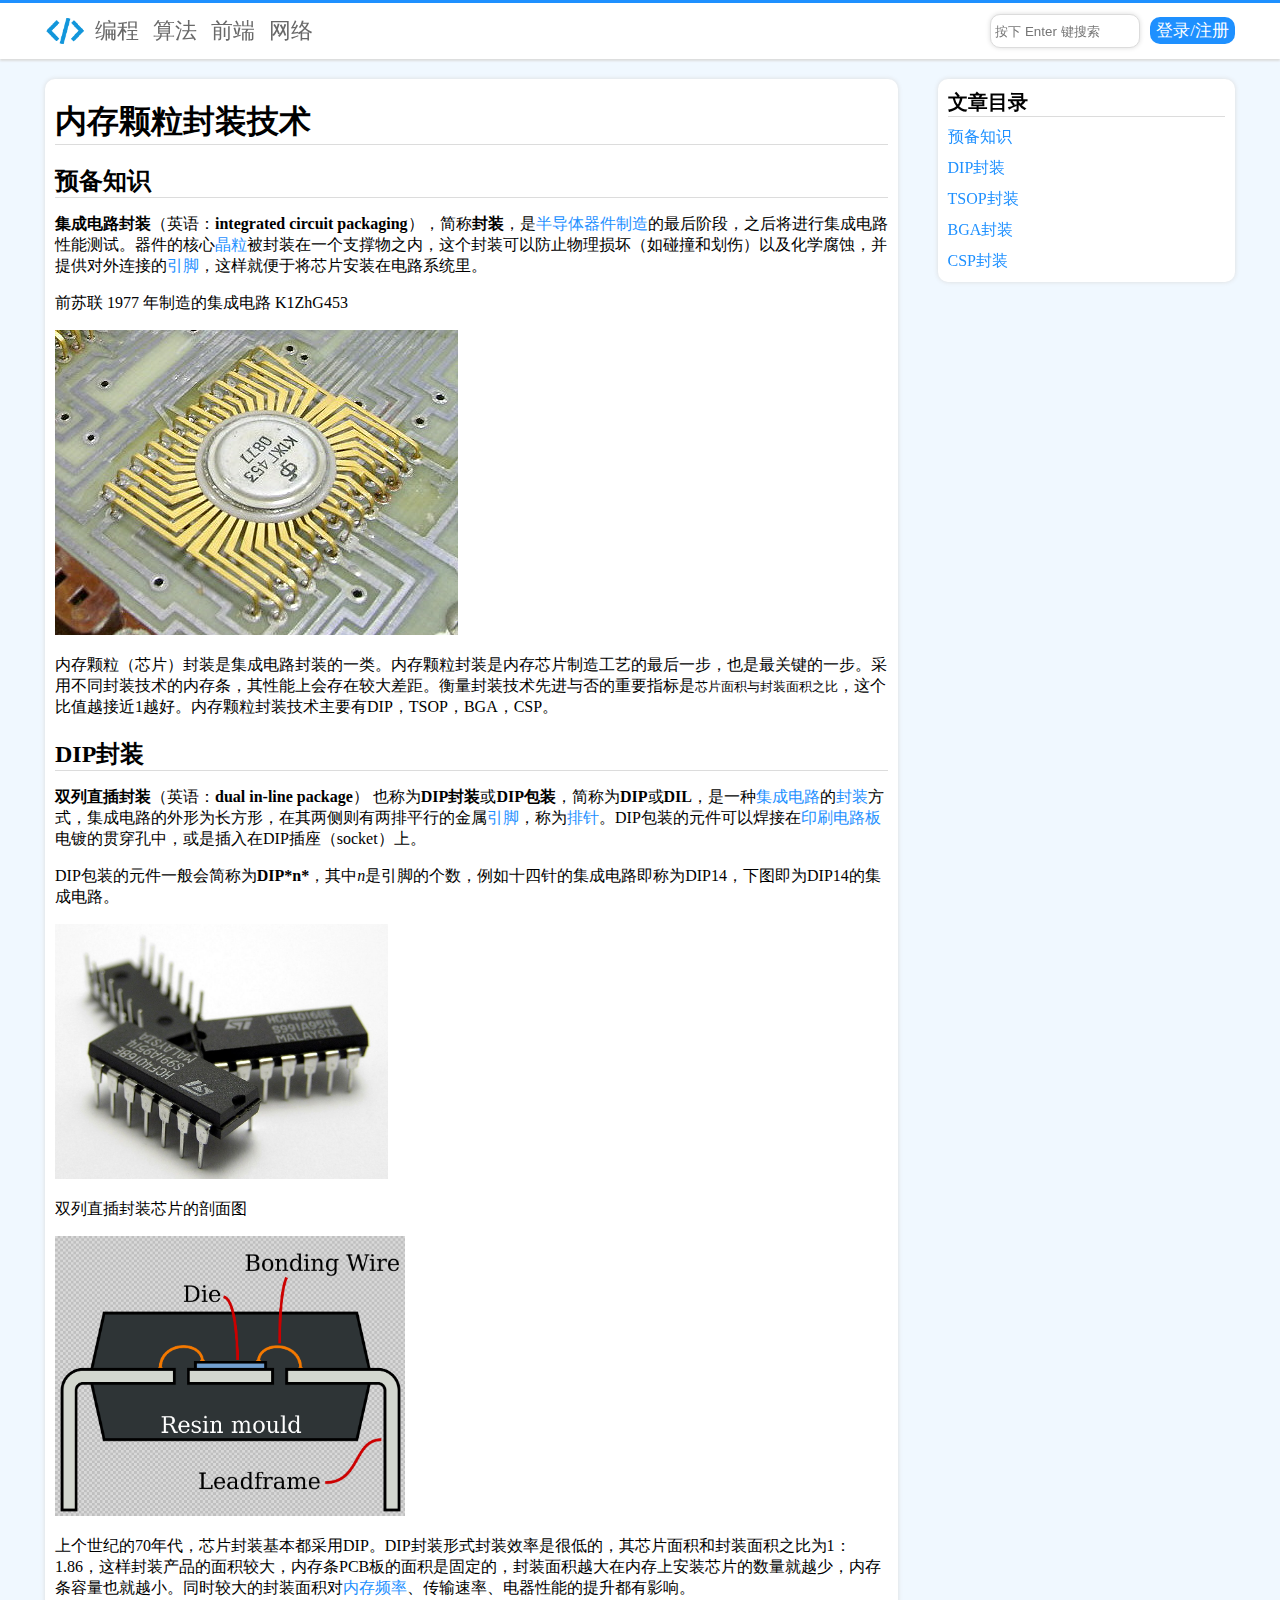
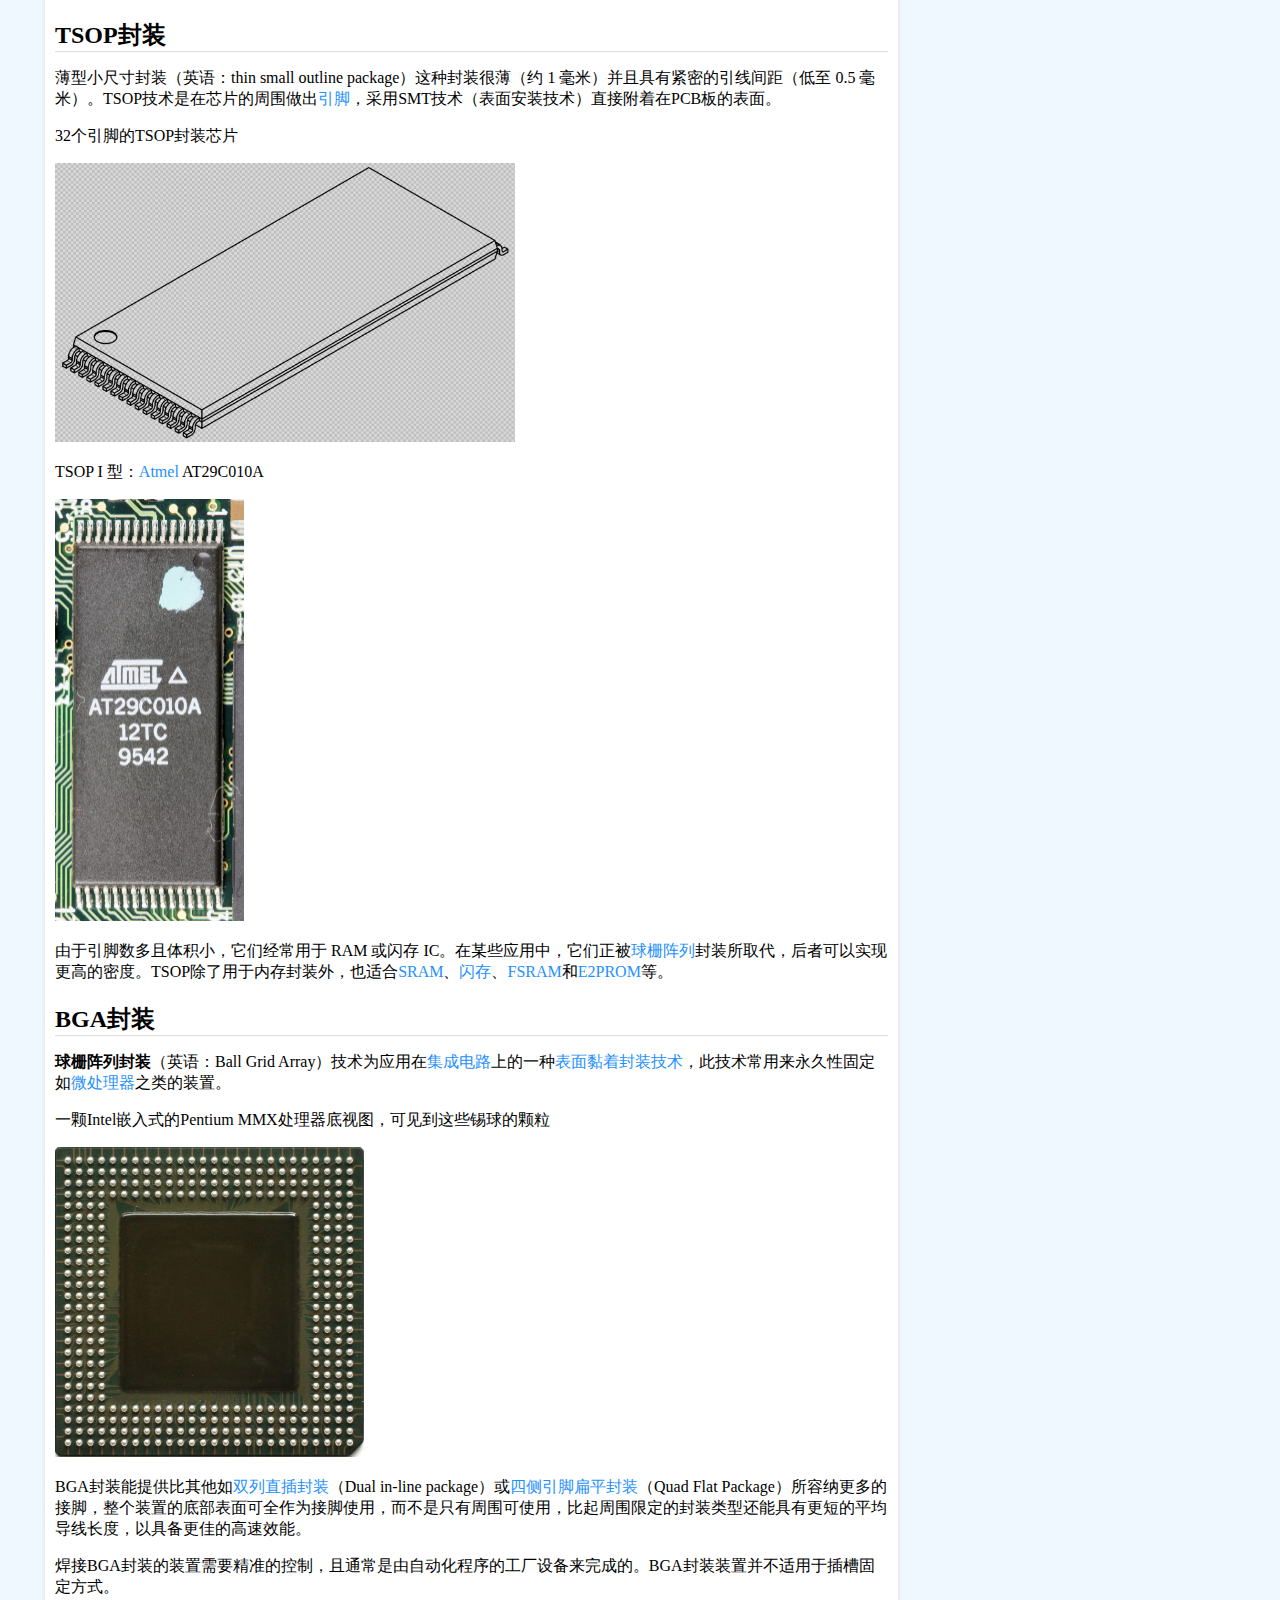
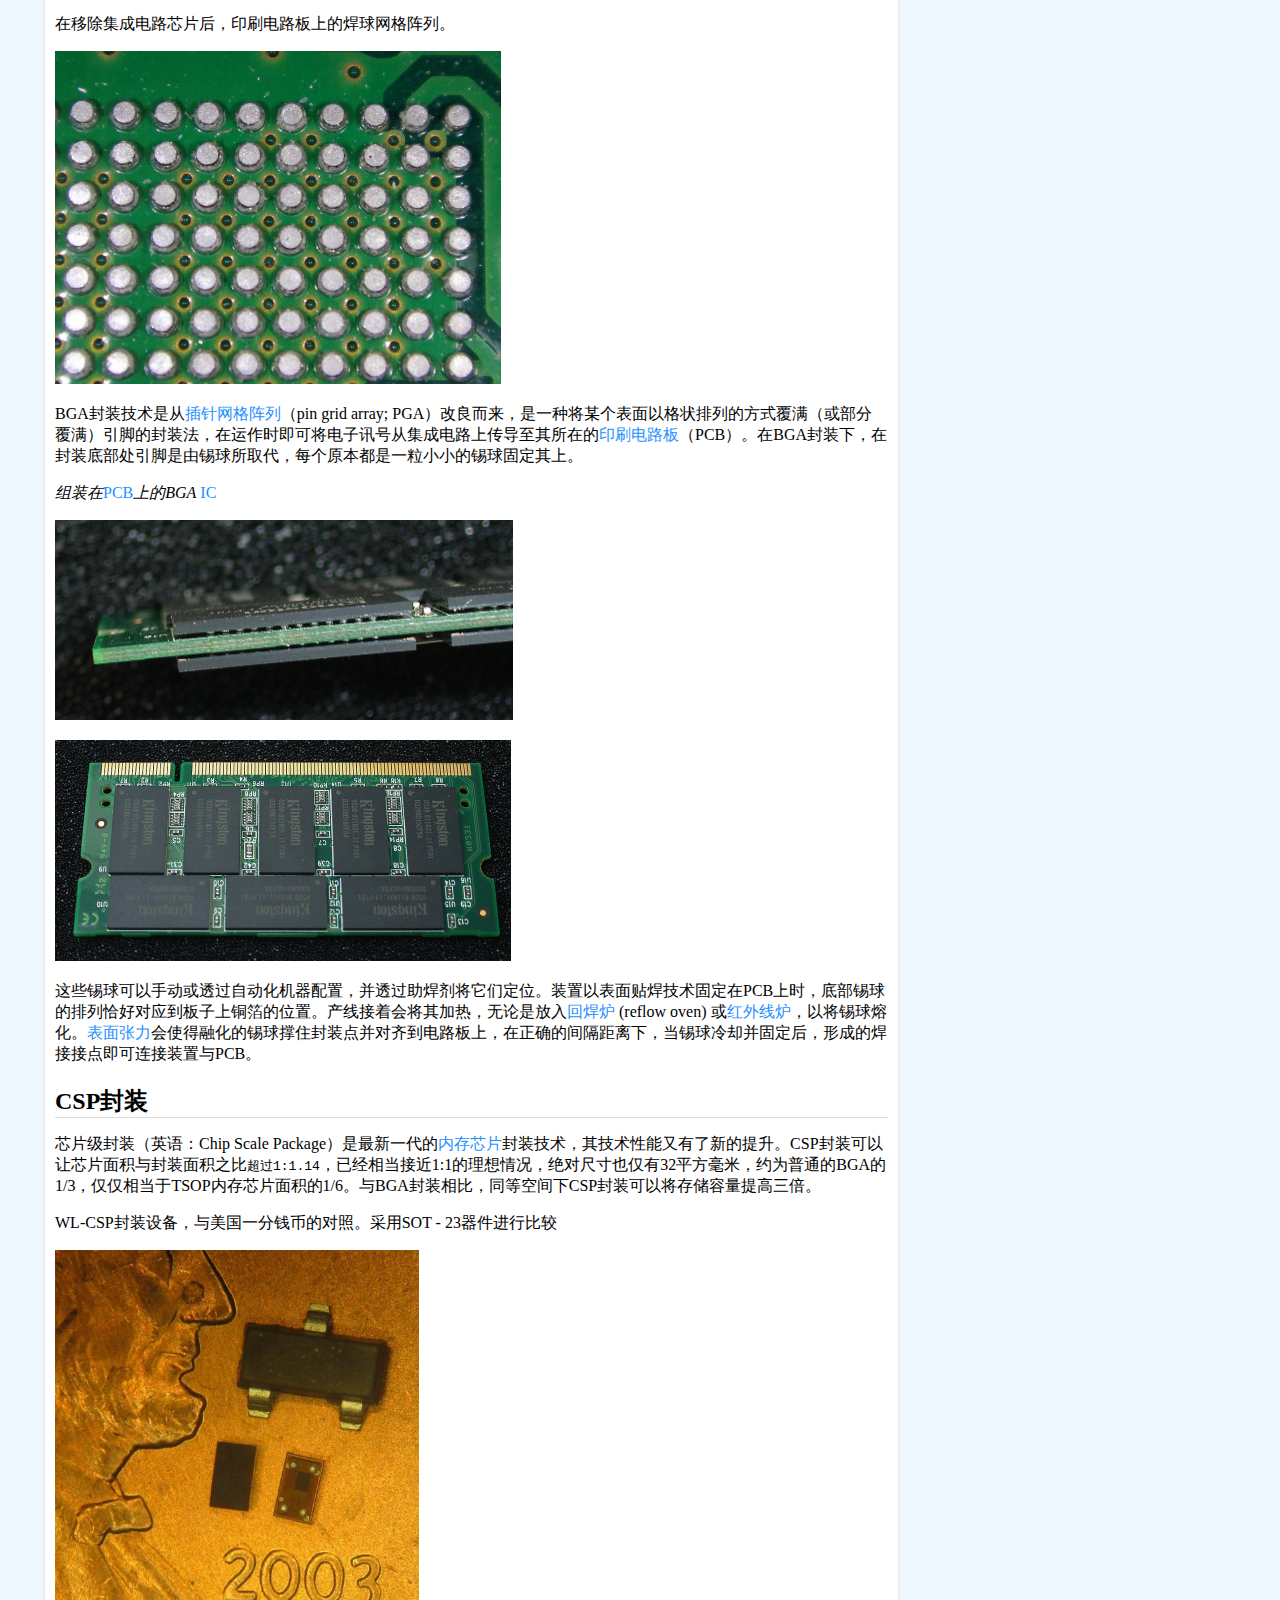
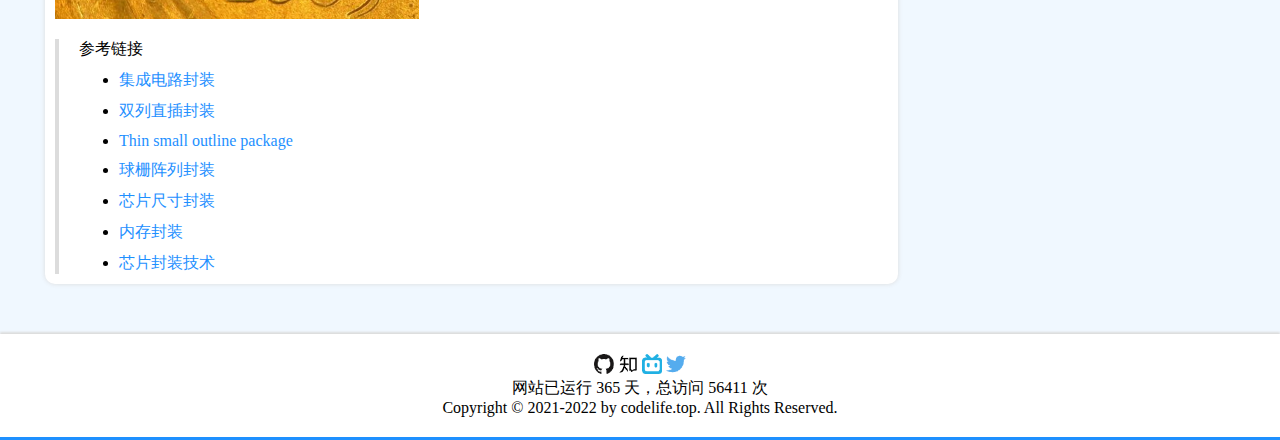
==== commit a9be87d7: "最后校验" ====
--- a/article-detail.html
+++ b/article-detail.html
@@ -2,9 +2,9 @@
 <html lang="en">
 <head>
   <meta charset="UTF-8">
-  <title>博客网站前端设计</title>
+  <title>内存颗粒封装技术</title>
   
-  <link href="static/images/favicon.ico" rel="icon">
+  <link href="static/images/icons/favicon.ico" rel="icon">
   <link href="static/css/style.css" rel="stylesheet">
   <link href="static/css/detail.css" rel="stylesheet">
 
@@ -13,7 +13,7 @@
   <!-- 导航栏 -->
   <header>
     <nav>
-      <a href="index.html"><img alt="" src="static/images/code.png"></a>
+      <a href="index.html"><img alt="" src="static/images/index/code.png"></a>
       <!-- 导航区 -->
       <ul>
         <li><a href="#">编程</a></li>
@@ -52,7 +52,7 @@
           <p>前苏联 1977 年制造的集成电路 K1ZhG453</p>
           <p><img alt="image-20211229191122351"
                   referrerpolicy="no-referrer"
-                  src="https://gitee.com/pineapple-cpp/typora-image/raw/master/2021-12/image-20211229191122351.png"></p>
+                  src="static/images/detail/img1.png"></p>
           <p>内存颗粒（芯片）封装是集成电路封装的一类。内存颗粒封装是内存芯片制造工艺的最后一步，也是最关键的一步。采用不同封装技术的内存条，其性能上会存在较大差距。衡量封装技术先进与否的重要指标是<code>芯片面积与封装面积之比</code>，这个比值越接近1越好。内存颗粒封装技术主要有DIP，TSOP，BGA，CSP。
           </p>
           <h2 id='dip封装'>DIP封装</h2>
@@ -67,11 +67,11 @@
           <p>DIP包装的元件一般会简称为<strong>DIP*n*</strong>，其中<em>n</em>是引脚的个数，例如十四针的集成电路即称为DIP14，下图即为DIP14的集成电路。
           </p>
           <p><img alt="image-20211229200851921"
-                  src="https://gitee.com/pineapple-cpp/typora-image/raw/master/2021-12/image-20211229200851921.png"
+                  src="static/images/detail/img2.png"
                   style="zoom: 33%;"/></p>
           <p>双列直插封装芯片的剖面图</p>
           <p><img alt="image-20211229201307091"
-                  src="https://gitee.com/pineapple-cpp/typora-image/raw/master/2021-12/image-20211229201307091.png"
+                  src="static/images/detail/img3.png"
                   style="zoom: 33%;"/></p>
           <p>
             上个世纪的70年代，芯片封装基本都采用DIP。DIP封装形式封装效率是很低的，其芯片面积和封装面积之比为1：1.86，这样封装产品的面积较大，内存条PCB板的面积是固定的，封装面积越大在内存上安装芯片的数量就越少，内存条容量也就越小。同时较大的封装面积对<a
@@ -82,11 +82,11 @@
           </p>
           <p>32个引脚的TSOP封装芯片</p>
           <p><img alt="image-20211229201714030"
-                  src="https://gitee.com/pineapple-cpp/typora-image/raw/master/2021-12/image-20211229201714030.png"
+                  src="static/images/detail/img4.png"
                   style="zoom: 33%;"/></p>
           <p>TSOP I 型：<a href='https://en.wikipedia.org/wiki/Atmel'>Atmel</a> AT29C010A</p>
           <p><img alt="image-20211229202608746"
-                  src="https://gitee.com/pineapple-cpp/typora-image/raw/master/2021-12/image-20211229202608746.png"
+                  src="static/images/detail/img5.png"
                   style="zoom: 50%;"/></p>
           <p>由于引脚数多且体积小，它们经常用于 RAM 或闪存 IC。在某些应用中，它们正被<a
               href='https://en.wikipedia.org/wiki/Ball_grid_array'>球栅阵列</a>封装所取代，后者可以实现更高的密度。TSOP除了用于内存封装外，也适合<a
@@ -101,7 +101,7 @@
               href='https://zh.wikipedia.org/wiki/微處理器'>微处理器</a>之类的装置。</p>
           <p>一颗Intel嵌入式的Pentium MMX处理器底视图，可见到这些锡球的颗粒</p>
           <p><img alt="image-20211229203053307"
-                  src="https://gitee.com/pineapple-cpp/typora-image/raw/master/2021-12/image-20211229203053307.png"
+                  src="static/images/detail/img6.png"
                   style="zoom:50%;"/></p>
           <p>BGA封装能提供比其他如<a href='https://zh.wikipedia.org/wiki/雙列直插封裝'>双列直插封装</a>（Dual in-line
             package）或<a href='https://zh.wikipedia.org/wiki/四側引腳扁平封裝'>四侧引脚扁平封装</a>（Quad Flat
@@ -111,7 +111,7 @@
             焊接BGA封装的装置需要精准的控制，且通常是由自动化程序的工厂设备来完成的。BGA封装装置并不适用于插槽固定方式。</p>
           <p>在移除集成电路芯片后，印刷电路板上的焊球网格阵列。</p>
           <p><img alt="image-20211229204119373"
-                  src="https://gitee.com/pineapple-cpp/typora-image/raw/master/2021-12/image-20211229204119373.png"
+                  src="static/images/detail/img7.png"
                   style="zoom: 67%;"/></p>
           <p>BGA封装技术是从<a href='https://zh.wikipedia.org/wiki/插针网格阵列'>插针网格阵列</a>（pin grid array;
             PGA）改良而来，是一种将某个表面以格状排列的方式覆满（或部分覆满）引脚的封装法，在运作时即可将电子讯号从集成电路上传导至其所在的<a
@@ -120,10 +120,10 @@
           <p><em>组装在</em><a href='https://zh.wikipedia.org/wiki/印刷電路板'>PCB</a><em>上的BGA</em> <a
               href='https://zh.wikipedia.org/wiki/積體電路'>IC</a></p>
           <p><img alt="image-20211229203914882"
-                  src="https://gitee.com/pineapple-cpp/typora-image/raw/master/2021-12/image-20211229203914882.png"
+                  src="static/images/detail/img8.png"
                   style="zoom:50%;"/></p>
           <p><img alt="image-20211229203947059"
-                  src="https://gitee.com/pineapple-cpp/typora-image/raw/master/2021-12/image-20211229203947059.png"
+                  src="static/images/detail/img9.png"
                   style="zoom:50%;"/></p>
           <p>这些锡球可以手动或透过自动化机器配置，并透过助焊剂将它们定位。装置以表面贴焊技术固定在PCB上时，底部锡球的排列恰好对应到板子上铜箔的位置。产线接着会将其加热，无论是放入<a
               href='https://zh.wikipedia.org/w/index.php?title=廻焊爐&amp;action=edit&amp;redlink=1'>回焊炉</a> (reflow
@@ -135,7 +135,7 @@
           </p>
           <p>WL-CSP封装设备，与美国一分钱币的对照。采用SOT - 23器件进行比较</p>
           <p><img alt="image-20211229204747550"
-                  src="https://gitee.com/pineapple-cpp/typora-image/raw/master/2021-12/image-20211229204747550.png"
+                  src="static/images/detail/img10.png"
                   style="zoom: 67%;"/></p>
           <blockquote><p>参考链接</p>
             <ul>
@@ -180,16 +180,16 @@
     <div class="footer">
       <div class="href">
         <a href="https://github.com/james-wangx">
-          <img alt="GitHub图片" src="static/images/github.png">
+          <img alt="GitHub图片" src="static/images/icons/github.png">
         </a>
         <a href="https://www.zhihu.com/people/9-18-87-68">
-          <img alt="知乎图片" src="static/images/知乎.png">
+          <img alt="知乎图片" src="static/images/icons/知乎.png">
         </a>
         <a href="https://space.bilibili.com/479143318">
-          <img alt="bilibili图片" src="static/images/bilibili.png">
+          <img alt="bilibili图片" src="static/images/icons/bilibili.png">
         </a>
         <a href="https://twitter.com/james_wangx">
-          <img alt="twitter图片" src="static/images/twitter.png">
+          <img alt="twitter图片" src="static/images/icons/twitter.png">
         </a>
       </div>
       <div class="statistics">
--- a/static/css/detail.css
+++ b/static/css/detail.css
@@ -109,12 +109,12 @@
     width: 30px;
     height: 30px;
     padding: 0;
-    transition: background-color .5s ease-in-out, opacity 1s ease-in-out, visibility 1s ease-in-out;
+    transition: all .5s ease-in-out;
     opacity: 0;
     border: none;
     border-radius: 10px;
     background-color: white;
-    background-image: url("../images/backtop.png");
+    background-image: url("../images/icons/backtop.png");
     background-size: 30px 30px;
     box-shadow: 0 0 5px gainsboro;
 }
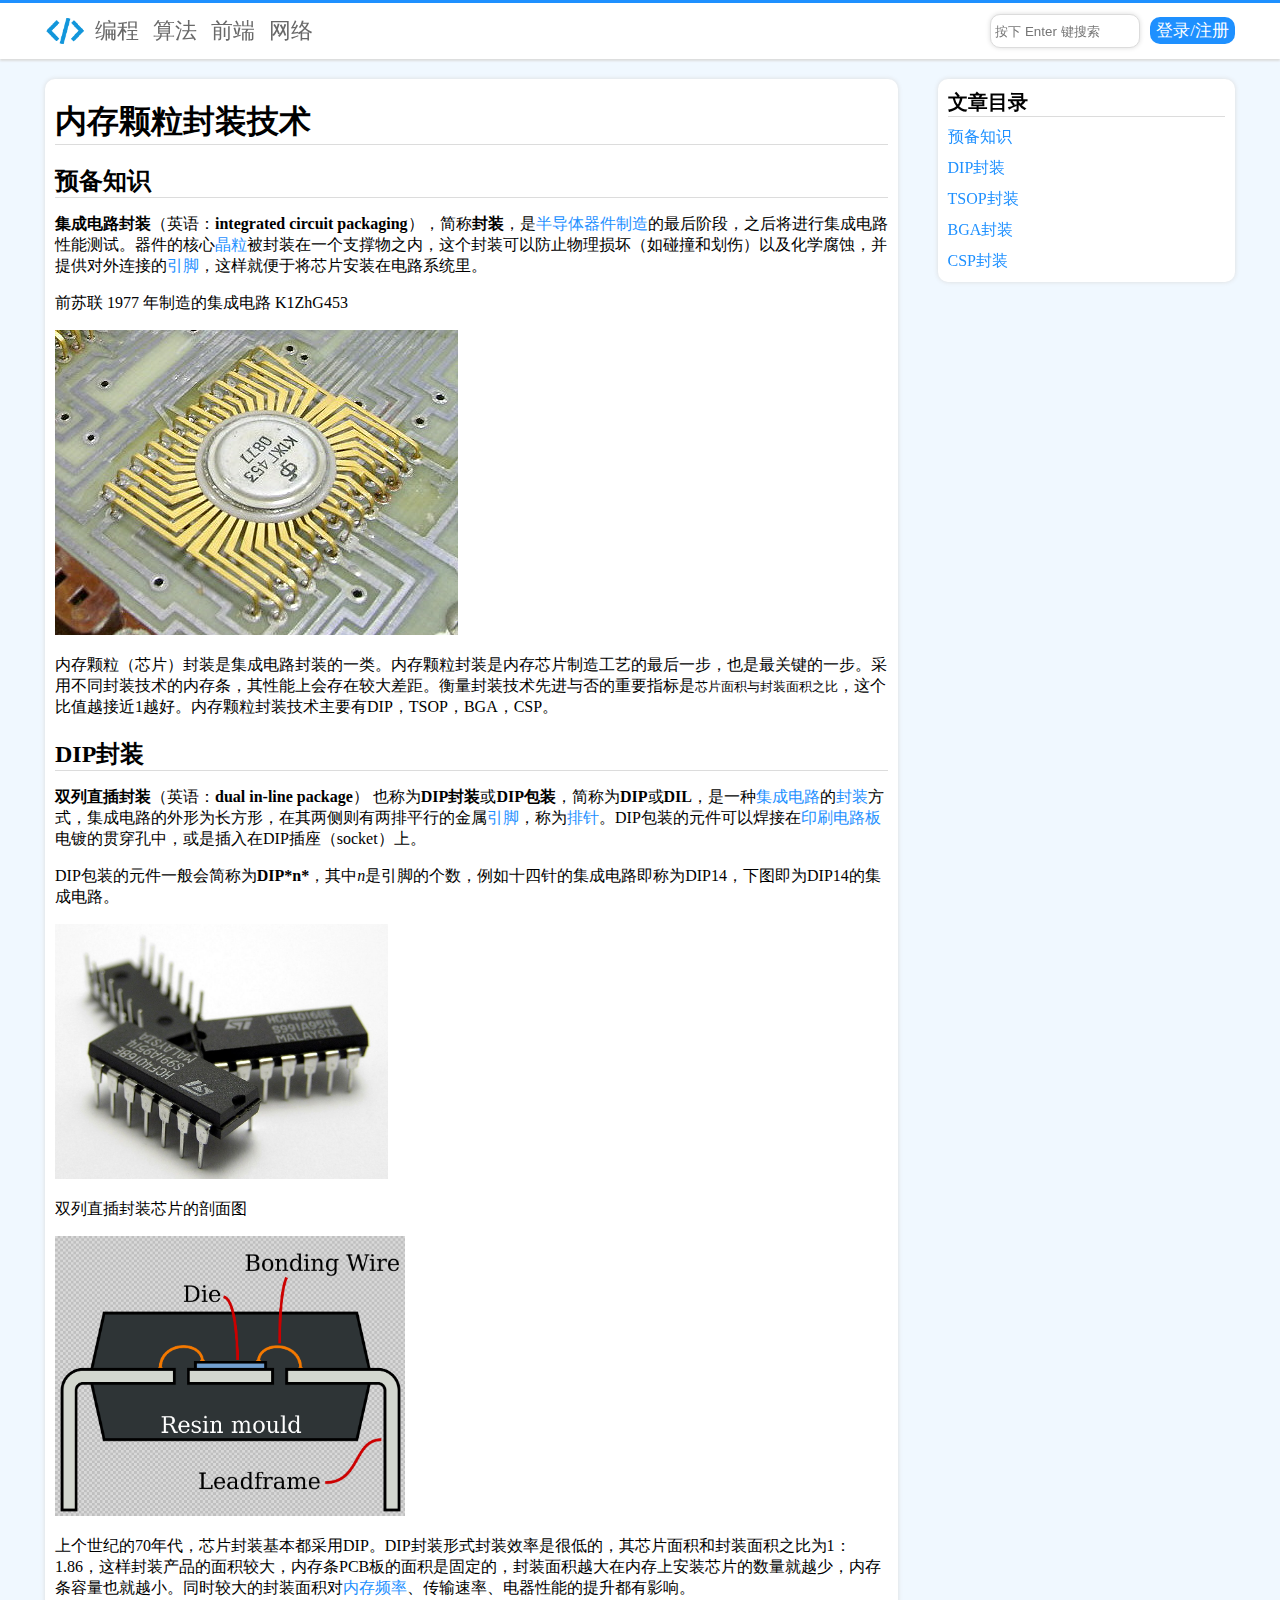
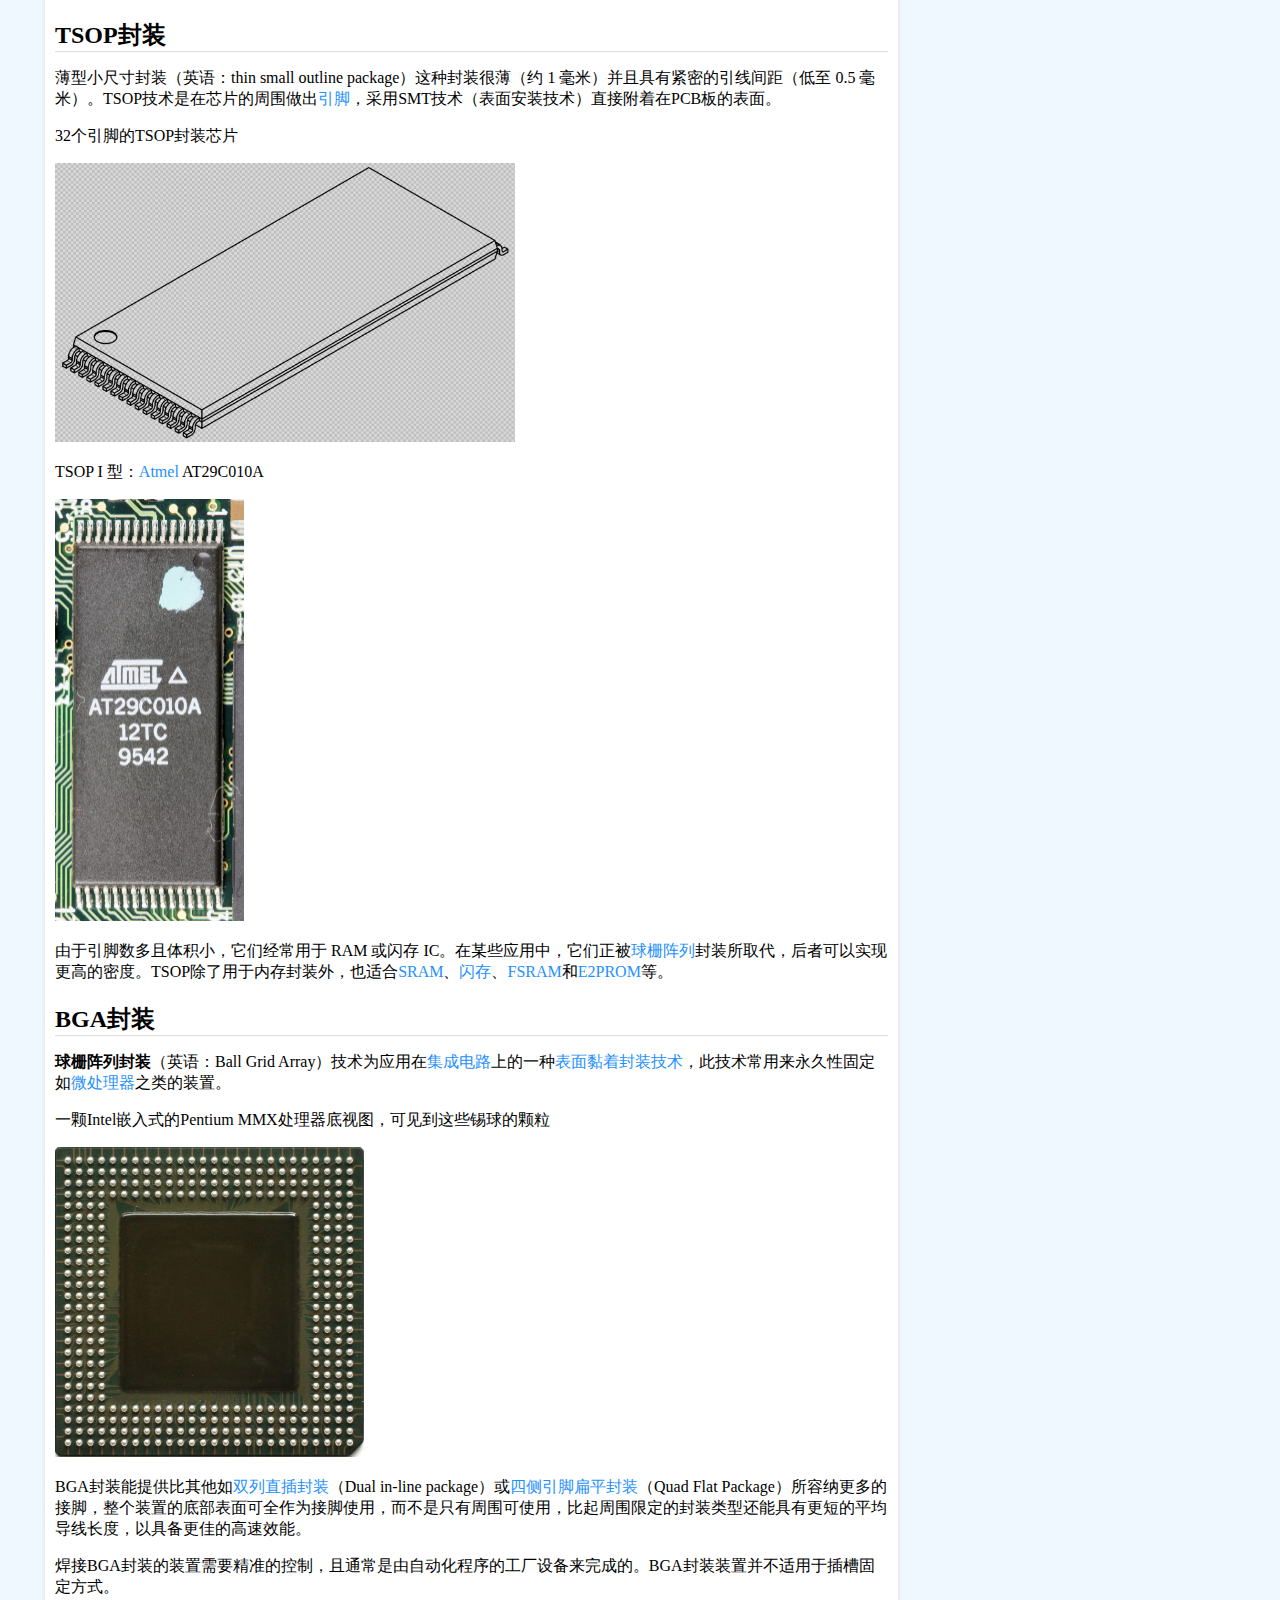
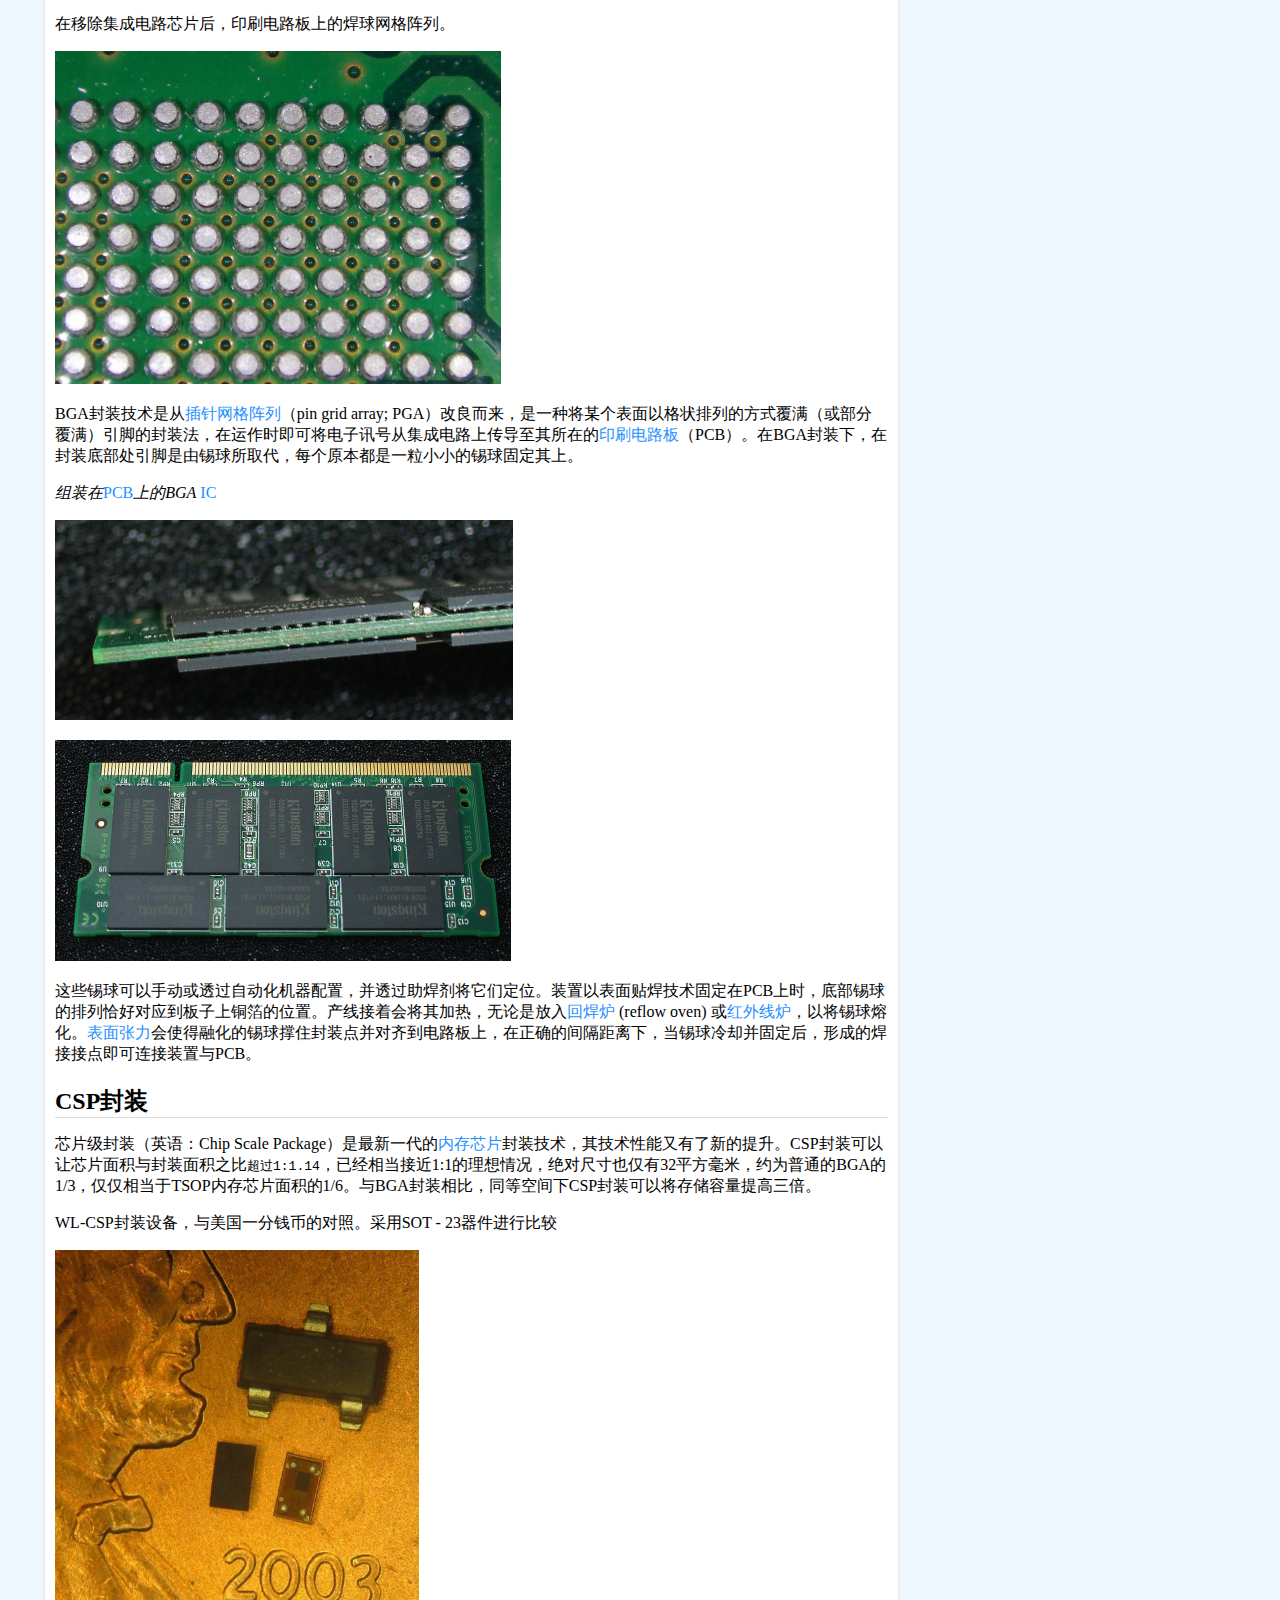
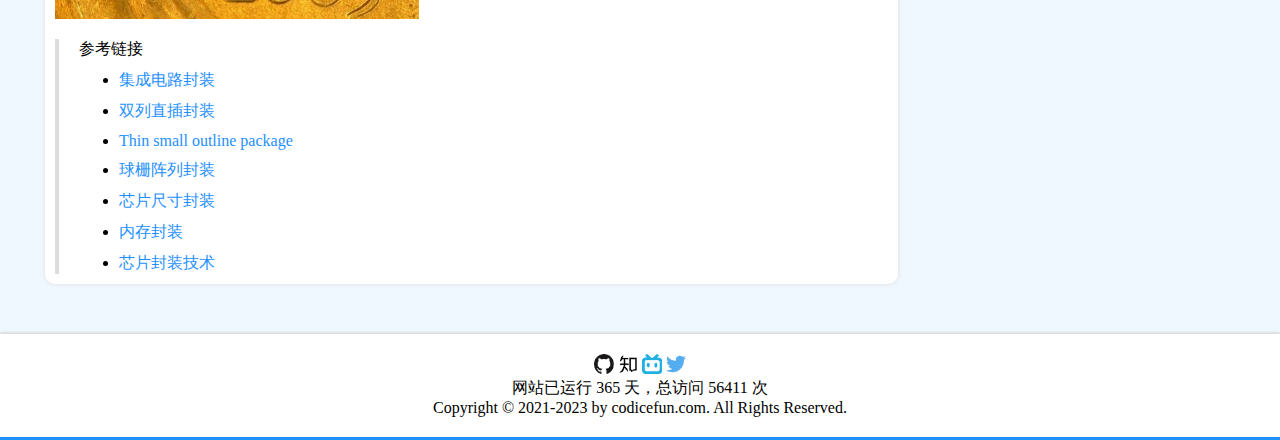
==== commit 54841e07: "update code style" ====
--- a/article-detail.html
+++ b/article-detail.html
@@ -196,7 +196,7 @@
         网站已运行 365 天，总访问 56411 次
       </div>
       <div class="copyright">
-        Copyright © 2021-2022 by codelife.top. All Rights Reserved.
+        Copyright © 2021-2023 by codicefun.com. All Rights Reserved.
       </div>
     </div>
   </footer>
@@ -204,4 +204,4 @@
 
 <script src="static/js/script.js"></script>
 
-</html>+</html>
